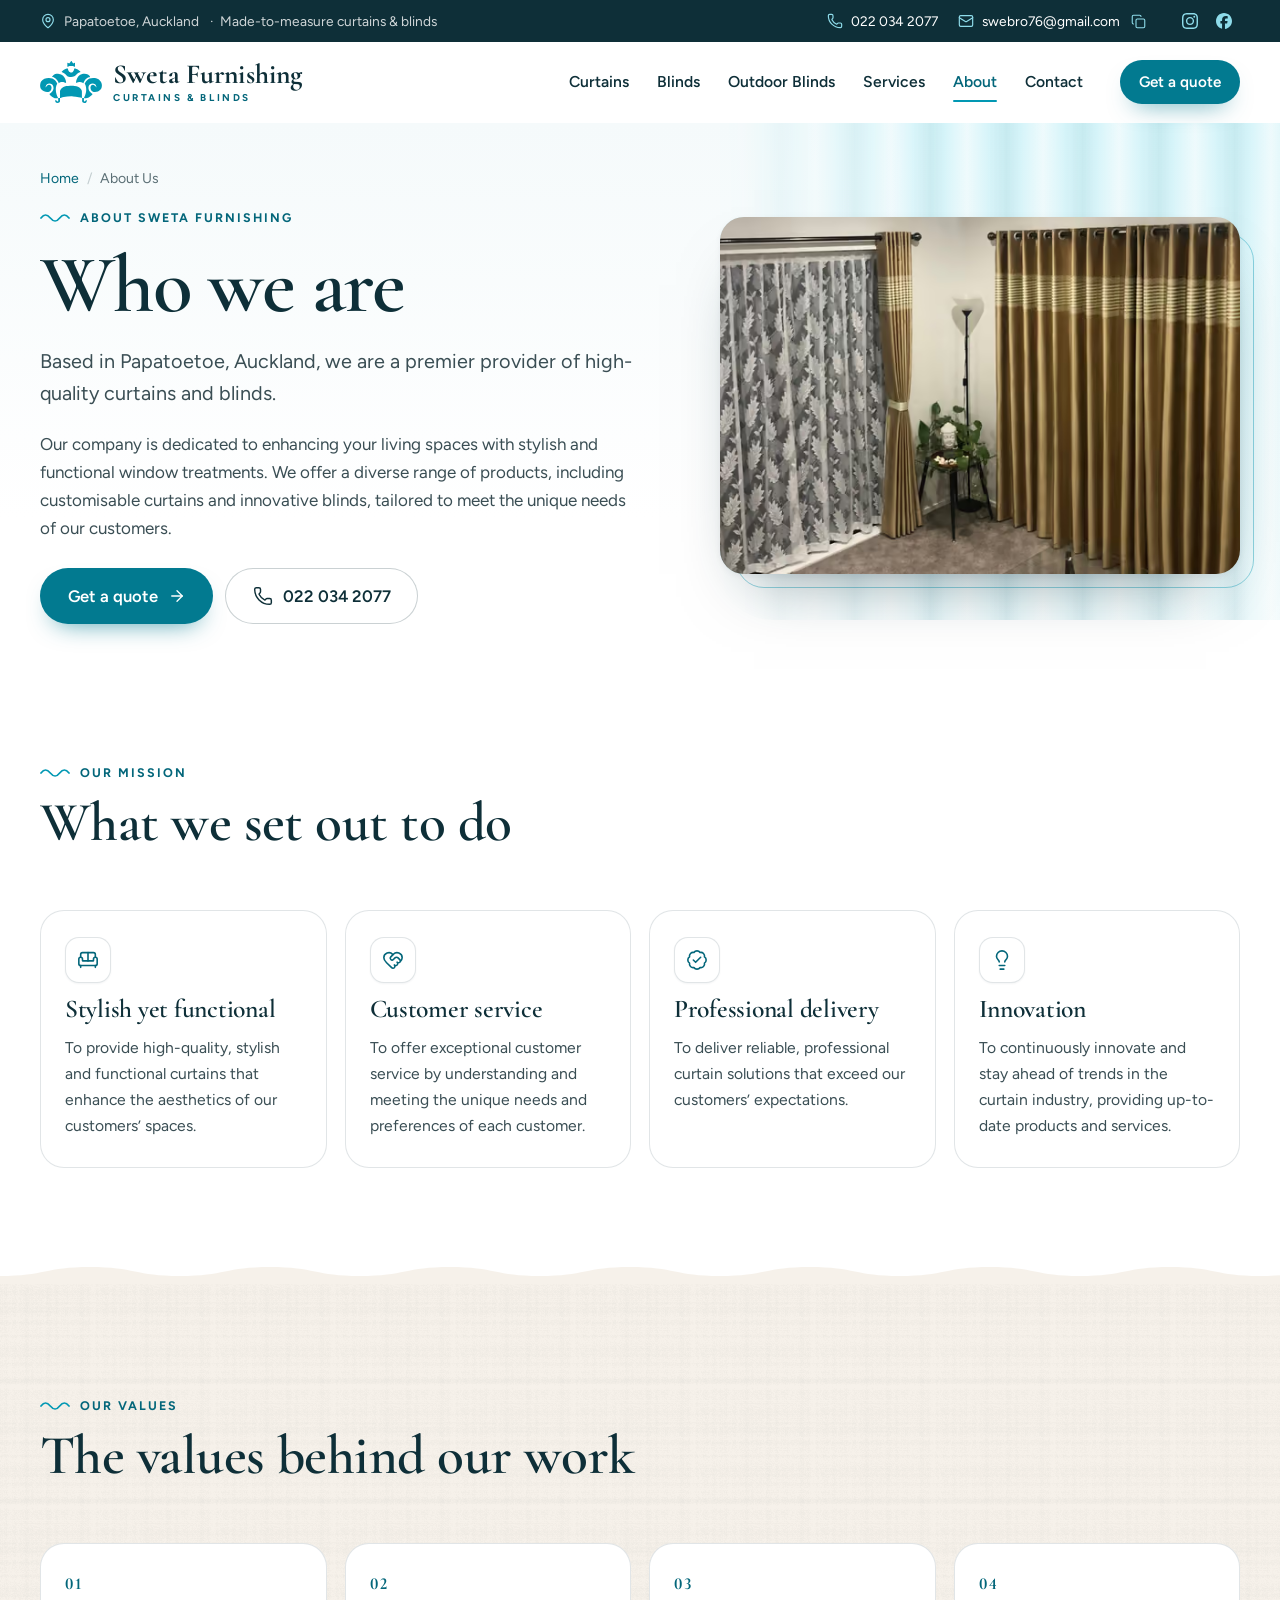
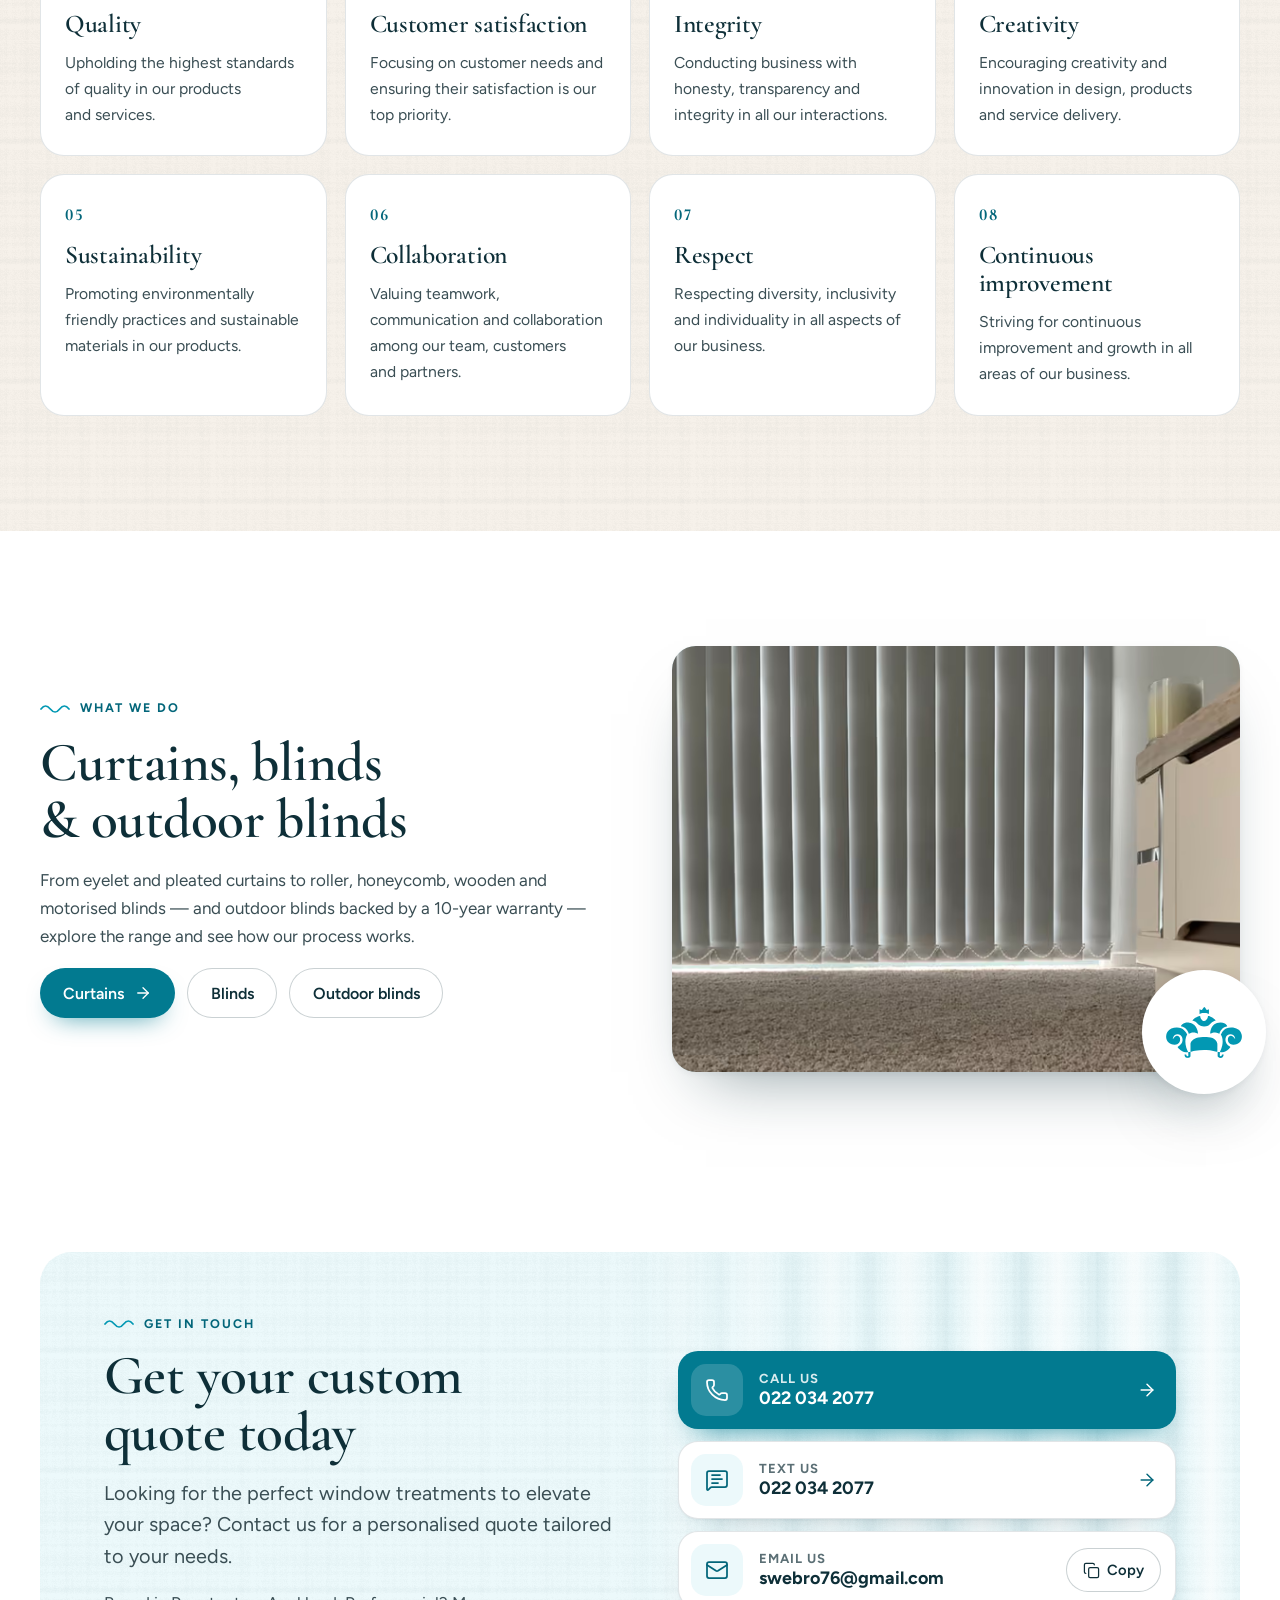
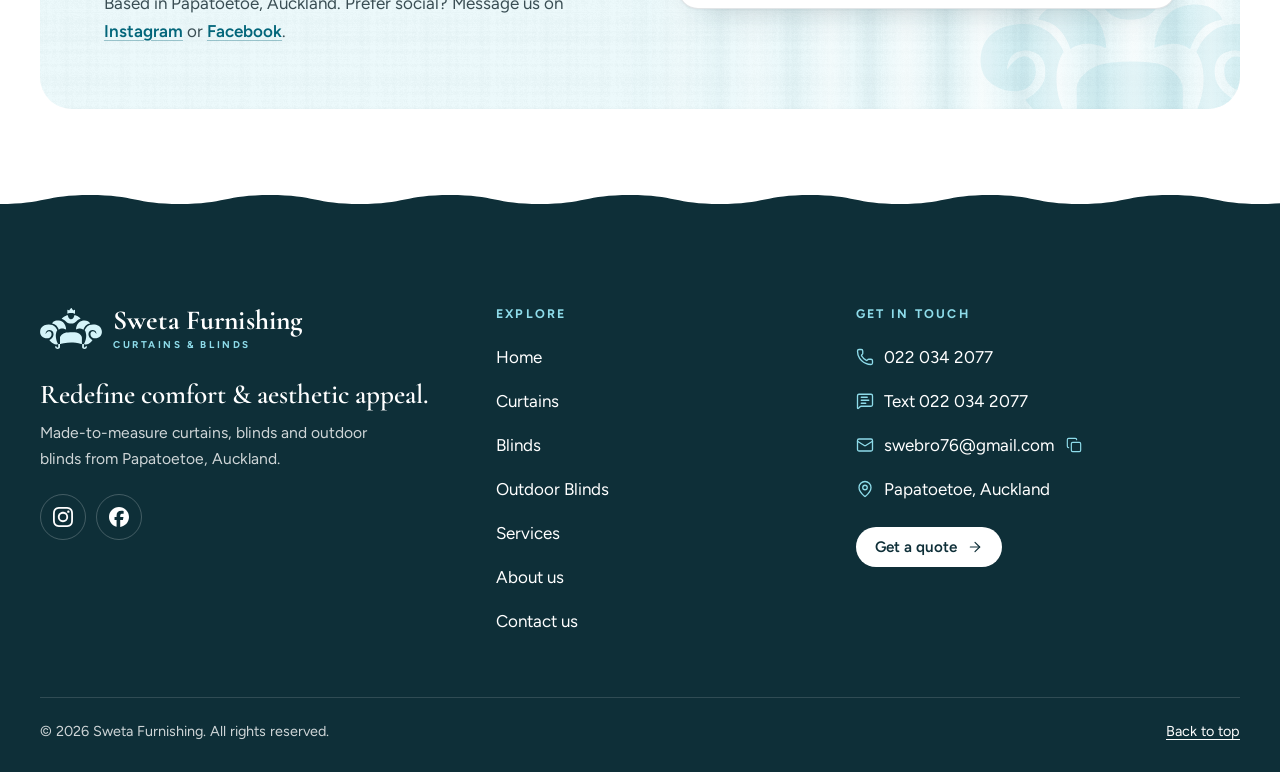
==== about-us/index.html @ 13a71dbc "Publish www.swetafurnishing.co.nz (2026-09-27 20:21 UTC)" ====
<!doctype html>
<html lang="en-NZ">
<head>
  <meta charset="utf-8">
  <meta name="viewport" content="width=device-width, initial-scale=1, viewport-fit=cover">
  <title>About Us — Curtains &amp; Blinds in Papatoetoe | Sweta Furnishing</title>
  <meta name="description" content="Sweta Furnishing is a Papatoetoe, Auckland provider of high-quality curtains and blinds. Read about our mission and the values behind our work.">
  <link rel="canonical" href="https://www.swetafurnishing.co.nz/about-us/">
  <meta name="theme-color" content="#ffffff">
  <meta name="format-detection" content="telephone=no">
  <meta property="og:type" content="website">
  <meta property="og:site_name" content="Sweta Furnishing">
  <meta property="og:title" content="About Us — Curtains &amp; Blinds in Papatoetoe | Sweta Furnishing">
  <meta property="og:description" content="Sweta Furnishing is a Papatoetoe, Auckland provider of high-quality curtains and blinds. Read about our mission and the values behind our work.">
  <meta property="og:url" content="https://www.swetafurnishing.co.nz/about-us/">
  <meta property="og:locale" content="en_NZ">
  <meta property="og:image" content="https://www.swetafurnishing.co.nz/og.jpg">
  <meta property="og:image:width" content="1200">
  <meta property="og:image:height" content="630">
  <meta property="og:image:alt" content="Sweta Furnishing — made-to-measure curtains and blinds in Papatoetoe, Auckland">
  <meta name="twitter:card" content="summary_large_image">
  <link rel="icon" href="/favicon.ico" sizes="48x48">
  <link rel="icon" href="/favicon.svg" type="image/svg+xml">
  <link rel="apple-touch-icon" href="/apple-touch-icon.png">
  <link rel="manifest" href="/site.webmanifest">
  <link rel="preload" href="/fonts/cormorant-garamond-latin-wght-normal.woff2" as="font" type="font/woff2" crossorigin>
  <link rel="preload" href="/fonts/figtree-latin-wght-normal.woff2" as="font" type="font/woff2" crossorigin>
  <link rel="stylesheet" href="/css/site.css">
  <script type="module" src="/js/main.js"></script>
  <script type="speculationrules">{"prerender":[{"where":{"href_matches":"/*"},"eagerness":"moderate"}]}</script>
  <script type="application/ld+json">{"@context":"https://schema.org","@type":"HomeAndConstructionBusiness","@id":"https://www.swetafurnishing.co.nz/#business","name":"Sweta Furnishing","description":"Made-to-measure curtains, blinds and outdoor blinds, based in Papatoetoe, Auckland.","slogan":"Redefine comfort & aesthetic appeal","url":"https://www.swetafurnishing.co.nz/","telephone":"+64220342077","email":"swebro76@gmail.com","image":"https://www.swetafurnishing.co.nz/og.jpg","logo":"https://www.swetafurnishing.co.nz/icon-512.png","address":{"@type":"PostalAddress","addressLocality":"Papatoetoe","addressRegion":"Auckland","addressCountry":"NZ"},"areaServed":{"@type":"City","name":"Auckland"},"sameAs":["https://www.instagram.com/swetafurnishingnz","https://www.facebook.com/swetafurnishingnz"],"hasOfferCatalog":{"@type":"OfferCatalog","name":"Curtains and blinds","itemListElement":[{"@type":"OfferCatalog","name":"Curtains","itemListElement":[{"@type":"Offer","itemOffered":{"@type":"Service","name":"Eyelet curtains"}},{"@type":"Offer","itemOffered":{"@type":"Service","name":"Inverted pleat curtains"}},{"@type":"Offer","itemOffered":{"@type":"Service","name":"Single pleat curtains"}},{"@type":"Offer","itemOffered":{"@type":"Service","name":"Dutch pleat curtains"}},{"@type":"Offer","itemOffered":{"@type":"Service","name":"French pleat curtains"}},{"@type":"Offer","itemOffered":{"@type":"Service","name":"Pencil pleat curtains"}},{"@type":"Offer","itemOffered":{"@type":"Service","name":"Motorised curtains"}}]},{"@type":"OfferCatalog","name":"Blinds","itemListElement":[{"@type":"Offer","itemOffered":{"@type":"Service","name":"Roller blinds"}},{"@type":"Offer","itemOffered":{"@type":"Service","name":"Motorised blinds"}},{"@type":"Offer","itemOffered":{"@type":"Service","name":"Vertical blinds"}},{"@type":"Offer","itemOffered":{"@type":"Service","name":"Honeycomb blinds"}},{"@type":"Offer","itemOffered":{"@type":"Service","name":"Roman headrail systems"}},{"@type":"Offer","itemOffered":{"@type":"Service","name":"Wooden blinds"}},{"@type":"Offer","itemOffered":{"@type":"Service","name":"Aluminium venetian blinds"}},{"@type":"Offer","itemOffered":{"@type":"Service","name":"Venetian blinds"}}]},{"@type":"OfferCatalog","name":"Outdoor blinds","itemListElement":[{"@type":"Offer","itemOffered":{"@type":"Service","name":"Outdoor blinds with a 10-year warranty"}}]},{"@type":"OfferCatalog","name":"Services","itemListElement":[{"@type":"Offer","itemOffered":{"@type":"Service","name":"Custom curtain design"}},{"@type":"Offer","itemOffered":{"@type":"Service","name":"Curtain installation"}}]}]}}</script>
  <script type="application/ld+json">{"@context":"https://schema.org","@type":"BreadcrumbList","itemListElement":[{"@type":"ListItem","position":1,"name":"Home","item":"https://www.swetafurnishing.co.nz/"},{"@type":"ListItem","position":2,"name":"About Us","item":"https://www.swetafurnishing.co.nz/about-us/"}]}</script>
</head>
<body id="top">
<a class="skip-link" href="#main">Skip to content</a>
<div class="topbar">
  <div class="wrap topbar-row">
    <p class="topbar-note"><svg class="icon" width="16" height="16" aria-hidden="true"><use href="/img/icons.svg#map-pin"></use></svg> Papatoetoe, Auckland<span class="topbar-extra"> &nbsp;·&nbsp; Made-to-measure curtains &amp; blinds</span></p>
    <ul class="topbar-links" role="list">
      <li><a href="tel:+64220342077"><svg class="icon" width="16" height="16" aria-hidden="true"><use href="/img/icons.svg#phone"></use></svg> 022 034 2077</a></li>
      <li><a href="mailto:swebro76@gmail.com"><svg class="icon" width="16" height="16" aria-hidden="true"><use href="/img/icons.svg#mail"></use></svg> swebro76@gmail.com</a><button class="copy-mini" type="button" data-copy="swebro76@gmail.com" aria-label="Copy email address"><svg class="icon" width="15" height="15" aria-hidden="true"><use href="/img/icons.svg#copy"></use></svg></button></li>
      <li><a class="topbar-social" href="https://www.instagram.com/swetafurnishingnz" rel="noopener" aria-label="Sweta Furnishing on Instagram"><svg class="icon" width="16" height="16" aria-hidden="true"><use href="/img/icons.svg#instagram"></use></svg></a><a class="topbar-social" href="https://www.facebook.com/swetafurnishingnz" rel="noopener" aria-label="Sweta Furnishing on Facebook"><svg class="icon" width="16" height="16" aria-hidden="true"><use href="/img/icons.svg#facebook"></use></svg></a></li>
    </ul>
  </div>
</div>
<header class="site-header" data-header>
  <div class="wrap header-row">
    <a class="brand" href="/" aria-label="Sweta Furnishing — home">
      <img class="brand-mark" src="/img/logo.svg" width="301" height="200" alt="">
      <span class="brand-text"><span class="brand-name">Sweta Furnishing</span><span class="brand-tag">Curtains &amp; Blinds</span></span>
    </a>
    <nav class="site-nav" id="site-nav" aria-label="Main">
      <ul class="nav-list" role="list">
        <li><a href="/curtains/">Curtains</a></li>
        <li><a href="/blinds/">Blinds</a></li>
        <li><a href="/outdoor-blinds/">Outdoor Blinds</a></li>
        <li><a href="/services/">Services</a></li>
        <li><a href="/about-us/" aria-current="page">About</a></li>
        <li><a href="/contact-us/">Contact</a></li>
      </ul>
      <div class="nav-contact">
        <a class="btn btn--primary btn--lg" href="tel:+64220342077"><svg class="icon" width="20" height="20" aria-hidden="true"><use href="/img/icons.svg#phone"></use></svg> Call 022 034 2077</a>
        <a class="btn btn--ghost btn--lg" href="sms:+64220342077?&amp;body=Hi%20Sweta%20Furnishing%2C%20I%E2%80%99d%20like%20a%20quote%20for%20"><svg class="icon" width="20" height="20" aria-hidden="true"><use href="/img/icons.svg#message-square-text"></use></svg> Text us</a>
        <a class="btn btn--ghost btn--lg" href="mailto:swebro76@gmail.com?subject=Quote%20request&amp;body=Hi%20Sweta%20Furnishing%2C%0A%0AI%E2%80%99d%20like%20a%20quote%20for%20(curtains%20%2F%20blinds%20%2F%20outdoor%20blinds)%3A%0A%0ARooms%20and%20number%20of%20windows%3A%0ASuburb%3A%0APhone%3A%0A%0AThanks%2C%0A"><svg class="icon" width="20" height="20" aria-hidden="true"><use href="/img/icons.svg#mail"></use></svg> Email us</a>
        <div class="nav-social">
          <a href="https://www.instagram.com/swetafurnishingnz" rel="noopener" aria-label="Instagram"><svg class="icon" width="20" height="20" aria-hidden="true"><use href="/img/icons.svg#instagram"></use></svg></a>
          <a href="https://www.facebook.com/swetafurnishingnz" rel="noopener" aria-label="Facebook"><svg class="icon" width="20" height="20" aria-hidden="true"><use href="/img/icons.svg#facebook"></use></svg></a>
        </div>
      </div>
    </nav>
    <a class="btn btn--primary btn--sm header-cta" href="/contact-us/">Get a quote</a>
    <button class="nav-toggle" type="button" data-nav-toggle aria-controls="site-nav" aria-expanded="false">
      <span class="sr-only">Open menu</span><span class="burger" aria-hidden="true"><i></i><i></i><i></i></span>
    </button>
  </div>
</header>
<main id="main">
<section class="page-hero">
  <div class="wrap page-hero-grid">
    <div class="page-hero-copy">
      <nav class="crumbs" aria-label="Breadcrumb">
        <ol role="list">
          <li><a href="/">Home</a></li>
          <li aria-current="page">About Us</li>
        </ol>
      </nav>
      <p class="eyebrow">About Sweta Furnishing</p>
      <h1 class="h1">Who we are</h1>
      <p class="lead">Based in Papatoetoe, Auckland, we are a premier provider of high-quality curtains and blinds.</p>
      <p>Our company is dedicated to enhancing your living spaces with stylish and functional window treatments. We offer a diverse range of products, including customisable curtains and innovative blinds, tailored to meet the unique needs of our customers.</p>
      <div class="hero-cta">
        <a class="btn btn--primary btn--lg" href="/contact-us/">Get a quote <svg class="icon arr" width="18" height="18" aria-hidden="true"><use href="/img/icons.svg#arrow-right"></use></svg></a>
        <a class="btn btn--ghost btn--lg" href="tel:+64220342077"><svg class="icon" width="20" height="20" aria-hidden="true"><use href="/img/icons.svg#phone"></use></svg> 022 034 2077</a>
      </div>
    </div>
    <div class="page-hero-media page-hero-media--wide">
      <div class="arch">
        <picture>
          <source type="image/avif" srcset="/img/living-room-curtains-480.avif 480w, /img/living-room-curtains-800.avif 800w, /img/living-room-curtains-1200.avif 1200w, /img/living-room-curtains-1600.avif 1600w" sizes="(min-width: 600px) 520px, 92vw">
          <img src="/img/living-room-curtains-800.webp" srcset="/img/living-room-curtains-480.webp 480w, /img/living-room-curtains-800.webp 800w, /img/living-room-curtains-1200.webp 1200w, /img/living-room-curtains-1600.webp 1600w" sizes="(min-width: 600px) 520px, 92vw" width="1600" height="783" alt="Living room with gold striped eyelet curtains and a leaf-pattern lace sheer" fetchpriority="high" decoding="async" style="background-color:#483818">
        </picture>
      </div>
    </div>
  </div>
</section>

<section class="section" id="mission" aria-labelledby="mission-title">
  <div class="wrap">
    <header class="section-head" data-reveal>
      <p class="eyebrow">Our mission</p>
      <h2 class="h2" id="mission-title">What we set out to do</h2>
    </header>
    <div class="card-grid card-grid--4" data-reveal-stagger>
      <article class="value" data-reveal>
        <span class="icon-chip"><svg class="icon" width="20" height="20" aria-hidden="true"><use href="/img/icons.svg#sofa"></use></svg></span>
        <h3 class="h3">Stylish yet functional</h3>
        <p>To provide high-quality, stylish and functional curtains that enhance the aesthetics of our customers’ spaces.</p>
      </article>
      <article class="value" data-reveal>
        <span class="icon-chip"><svg class="icon" width="20" height="20" aria-hidden="true"><use href="/img/icons.svg#heart-handshake"></use></svg></span>
        <h3 class="h3">Customer service</h3>
        <p>To offer exceptional customer service by understanding and meeting the unique needs and preferences of each customer.</p>
      </article>
      <article class="value" data-reveal>
        <span class="icon-chip"><svg class="icon" width="20" height="20" aria-hidden="true"><use href="/img/icons.svg#badge-check"></use></svg></span>
        <h3 class="h3">Professional delivery</h3>
        <p>To deliver reliable, professional curtain solutions that exceed our customers’ expectations.</p>
      </article>
      <article class="value" data-reveal>
        <span class="icon-chip"><svg class="icon" width="20" height="20" aria-hidden="true"><use href="/img/icons.svg#lightbulb"></use></svg></span>
        <h3 class="h3">Innovation</h3>
        <p>To continuously innovate and stay ahead of trends in the curtain industry, providing up-to-date products and services.</p>
      </article>
    </div>
  </div>
</section>

<section class="section section--linen wave-top" id="values" aria-labelledby="values-title">
  <div class="wrap">
    <header class="section-head" data-reveal>
      <p class="eyebrow">Our values</p>
      <h2 class="h2" id="values-title">The values behind our work</h2>
    </header>
    <div class="card-grid card-grid--4" data-reveal-stagger>
      <article class="value" data-reveal>
        <span class="value-n">01</span>
        <h3 class="h3">Quality</h3>
        <p>Upholding the highest standards of quality in our products and services.</p>
      </article>
      <article class="value" data-reveal>
        <span class="value-n">02</span>
        <h3 class="h3">Customer satisfaction</h3>
        <p>Focusing on customer needs and ensuring their satisfaction is our top priority.</p>
      </article>
      <article class="value" data-reveal>
        <span class="value-n">03</span>
        <h3 class="h3">Integrity</h3>
        <p>Conducting business with honesty, transparency and integrity in all our interactions.</p>
      </article>
      <article class="value" data-reveal>
        <span class="value-n">04</span>
        <h3 class="h3">Creativity</h3>
        <p>Encouraging creativity and innovation in design, products and service delivery.</p>
      </article>
      <article class="value" data-reveal>
        <span class="value-n">05</span>
        <h3 class="h3">Sustainability</h3>
        <p>Promoting environmentally friendly practices and sustainable materials in our products.</p>
      </article>
      <article class="value" data-reveal>
        <span class="value-n">06</span>
        <h3 class="h3">Collaboration</h3>
        <p>Valuing teamwork, communication and collaboration among our team, customers and partners.</p>
      </article>
      <article class="value" data-reveal>
        <span class="value-n">07</span>
        <h3 class="h3">Respect</h3>
        <p>Respecting diversity, inclusivity and individuality in all aspects of our business.</p>
      </article>
      <article class="value" data-reveal>
        <span class="value-n">08</span>
        <h3 class="h3">Continuous improvement</h3>
        <p>Striving for continuous improvement and growth in all areas of our business.</p>
      </article>
    </div>
  </div>
</section>

<section class="section" aria-labelledby="about-range-title">
  <div class="wrap split split--media-right">
    <div class="split-media" data-reveal>
      <div class="frame frame--wide">
        <picture>
          <source type="image/avif" srcset="/img/vertical-blinds-white-480.avif 480w, /img/vertical-blinds-white-800.avif 800w, /img/vertical-blinds-white-1200.avif 1200w, /img/vertical-blinds-white-1600.avif 1600w" sizes="(min-width: 960px) 560px, 92vw">
          <img src="/img/vertical-blinds-white-800.webp" srcset="/img/vertical-blinds-white-480.webp 480w, /img/vertical-blinds-white-800.webp 800w, /img/vertical-blinds-white-1200.webp 1200w, /img/vertical-blinds-white-1600.webp 1600w" sizes="(min-width: 960px) 560px, 92vw" width="1600" height="900" alt="White vertical blinds filtering daylight in a carpeted room" loading="lazy" decoding="async" style="background-color:#686858">
        </picture>
      </div>
      <div class="seal"><img src="/img/logo.svg" width="301" height="200" alt=""></div>
    </div>
    <div class="split-copy" data-reveal>
      <p class="eyebrow">What we do</p>
      <h2 class="h2" id="about-range-title">Curtains, blinds &amp; outdoor blinds</h2>
      <p>From eyelet and pleated curtains to roller, honeycomb, wooden and motorised blinds — and outdoor blinds backed by a 10-year warranty — explore the range and see how our process works.</p>
      <div class="btn-row">
        <a class="btn btn--primary" href="/curtains/">Curtains <svg class="icon arr" width="18" height="18" aria-hidden="true"><use href="/img/icons.svg#arrow-right"></use></svg></a>
        <a class="btn btn--ghost" href="/blinds/">Blinds</a>
        <a class="btn btn--ghost" href="/outdoor-blinds/">Outdoor blinds</a>
      </div>
    </div>
  </div>
</section>

<section class="section cta-section" aria-labelledby="cta-title">
  <div class="wrap">
    <div class="cta" data-reveal>
      <img class="cta-watermark" src="/img/logo.svg" width="301" height="200" alt="">
      <div class="cta-copy">
        <p class="eyebrow">Get in touch</p>
        <h2 class="h2" id="cta-title">Get your custom quote today</h2>
        <p class="lead">Looking for the perfect window treatments to elevate your space? Contact us for a personalised quote tailored to your needs.</p>
        <p>Based in Papatoetoe, Auckland. Prefer social? Message us on <a class="link" href="https://www.instagram.com/swetafurnishingnz" rel="noopener">Instagram</a> or <a class="link" href="https://www.facebook.com/swetafurnishingnz" rel="noopener">Facebook</a>.</p>
      </div>
      <div class="cta-actions">
        <a class="action action--primary" href="tel:+64220342077">
          <span class="action-icon"><svg class="icon" width="24" height="24" aria-hidden="true"><use href="/img/icons.svg#phone"></use></svg></span>
          <span class="action-text"><span class="action-label">Call us</span><span class="action-value">022 034 2077</span></span>
          <svg class="icon arr" width="20" height="20" aria-hidden="true"><use href="/img/icons.svg#arrow-right"></use></svg>
        </a>
        <a class="action" href="sms:+64220342077?&amp;body=Hi%20Sweta%20Furnishing%2C%20I%E2%80%99d%20like%20a%20quote%20for%20">
          <span class="action-icon"><svg class="icon" width="24" height="24" aria-hidden="true"><use href="/img/icons.svg#message-square-text"></use></svg></span>
          <span class="action-text"><span class="action-label">Text us</span><span class="action-value">022 034 2077</span></span>
          <svg class="icon arr" width="20" height="20" aria-hidden="true"><use href="/img/icons.svg#arrow-right"></use></svg>
        </a>
        <div class="action action--email">
          <a class="action-link" href="mailto:swebro76@gmail.com?subject=Quote%20request&amp;body=Hi%20Sweta%20Furnishing%2C%0A%0AI%E2%80%99d%20like%20a%20quote%20for%20(curtains%20%2F%20blinds%20%2F%20outdoor%20blinds)%3A%0A%0ARooms%20and%20number%20of%20windows%3A%0ASuburb%3A%0APhone%3A%0A%0AThanks%2C%0A">
            <span class="action-icon"><svg class="icon" width="24" height="24" aria-hidden="true"><use href="/img/icons.svg#mail"></use></svg></span>
            <span class="action-text"><span class="action-label">Email us</span><span class="action-value">swebro76@gmail.com</span></span>
          </a>
          <button class="copy-btn" type="button" data-copy="swebro76@gmail.com"><svg class="icon" width="17" height="17" aria-hidden="true"><use href="/img/icons.svg#copy"></use></svg><span data-copy-label>Copy</span></button>
        </div>
      </div>
    </div>
  </div>
</section>
</main>
<footer class="site-footer wave-top">
  <div class="wrap footer-grid">
    <div class="footer-brand">
      <a class="brand brand--light" href="/" aria-label="Sweta Furnishing — home">
        <img class="brand-mark" src="/img/logo-light.svg" width="301" height="200" alt="">
        <span class="brand-text"><span class="brand-name">Sweta Furnishing</span><span class="brand-tag">Curtains &amp; Blinds</span></span>
      </a>
      <p class="footer-slogan">Redefine comfort &amp; aesthetic appeal.</p>
      <p class="footer-blurb">Made-to-measure curtains, blinds and outdoor blinds from Papatoetoe, Auckland.</p>
      <ul class="socials" role="list">
        <li><a href="https://www.instagram.com/swetafurnishingnz" rel="noopener" aria-label="Sweta Furnishing on Instagram"><svg class="icon" width="20" height="20" aria-hidden="true"><use href="/img/icons.svg#instagram"></use></svg></a></li>
        <li><a href="https://www.facebook.com/swetafurnishingnz" rel="noopener" aria-label="Sweta Furnishing on Facebook"><svg class="icon" width="20" height="20" aria-hidden="true"><use href="/img/icons.svg#facebook"></use></svg></a></li>
      </ul>
    </div>
    <nav class="footer-col" aria-label="Footer">
      <h2 class="footer-title">Explore</h2>
      <ul role="list">
        <li><a href="/">Home</a></li>
        <li><a href="/curtains/">Curtains</a></li>
        <li><a href="/blinds/">Blinds</a></li>
        <li><a href="/outdoor-blinds/">Outdoor Blinds</a></li>
        <li><a href="/services/">Services</a></li>
        <li><a href="/about-us/">About us</a></li>
        <li><a href="/contact-us/">Contact us</a></li>
      </ul>
    </nav>
    <div class="footer-col">
      <h2 class="footer-title">Get in touch</h2>
      <ul class="footer-contact" role="list">
        <li><a href="tel:+64220342077"><svg class="icon" width="18" height="18" aria-hidden="true"><use href="/img/icons.svg#phone"></use></svg> 022 034 2077</a></li>
        <li><a href="sms:+64220342077?&amp;body=Hi%20Sweta%20Furnishing%2C%20I%E2%80%99d%20like%20a%20quote%20for%20"><svg class="icon" width="18" height="18" aria-hidden="true"><use href="/img/icons.svg#message-square-text"></use></svg> Text 022 034 2077</a></li>
        <li><a href="mailto:swebro76@gmail.com"><svg class="icon" width="18" height="18" aria-hidden="true"><use href="/img/icons.svg#mail"></use></svg> swebro76@gmail.com</a><button class="copy-mini" type="button" data-copy="swebro76@gmail.com" aria-label="Copy email address"><svg class="icon" width="16" height="16" aria-hidden="true"><use href="/img/icons.svg#copy"></use></svg></button></li>
        <li><span><svg class="icon" width="18" height="18" aria-hidden="true"><use href="/img/icons.svg#map-pin"></use></svg> Papatoetoe, Auckland</span></li>
      </ul>
      <a class="btn btn--light btn--sm" href="/contact-us/">Get a quote <svg class="icon arr" width="16" height="16" aria-hidden="true"><use href="/img/icons.svg#arrow-right"></use></svg></a>
    </div>
  </div>
  <div class="wrap footer-bottom">
    <p>© <span data-year>2026</span> Sweta Furnishing. All rights reserved.</p>
    <p><a href="#top">Back to top</a></p>
  </div>
  <p class="sr-only" id="copy-status" aria-live="polite"></p>
</footer>
<nav class="mobile-bar" aria-label="Quick contact">
  <a class="mb-primary" href="tel:+64220342077"><svg class="icon" width="20" height="20" aria-hidden="true"><use href="/img/icons.svg#phone"></use></svg> Call</a>
  <a href="sms:+64220342077?&amp;body=Hi%20Sweta%20Furnishing%2C%20I%E2%80%99d%20like%20a%20quote%20for%20"><svg class="icon" width="20" height="20" aria-hidden="true"><use href="/img/icons.svg#message-square-text"></use></svg> Text</a>
  <a href="mailto:swebro76@gmail.com?subject=Quote%20request&amp;body=Hi%20Sweta%20Furnishing%2C%0A%0AI%E2%80%99d%20like%20a%20quote%20for%20(curtains%20%2F%20blinds%20%2F%20outdoor%20blinds)%3A%0A%0ARooms%20and%20number%20of%20windows%3A%0ASuburb%3A%0APhone%3A%0A%0AThanks%2C%0A"><svg class="icon" width="20" height="20" aria-hidden="true"><use href="/img/icons.svg#mail"></use></svg> Email</a>
</nav>
</body>
</html>
---- css/site.css ----
/* Sweta Furnishing — "soft home": airy whites, pale aqua, deep teal-navy, warm linen. Mobile-first.
   Brand teal #0298B3 (logo) · text/buttons use darker teals for WCAG AA contrast. */

/* ---------- fonts (self-hosted, variable) ---------- */
@font-face {
  font-family: "Cormorant Garamond";
  src: url("/fonts/cormorant-garamond-latin-wght-normal.woff2") format("woff2");
  font-weight: 300 700;
  font-style: normal;
  font-display: swap;
}
@font-face {
  font-family: "Figtree";
  src: url("/fonts/figtree-latin-wght-normal.woff2") format("woff2");
  font-weight: 300 900;
  font-style: normal;
  font-display: swap;
}

/* ---------- reset (from sitekit reset.css) ---------- */
*, *::before, *::after { box-sizing: border-box; }
* { margin: 0; }
html { -webkit-text-size-adjust: 100%; text-size-adjust: 100%; hanging-punctuation: first last; overflow-x: clip; }
body { min-height: 100vh; min-height: 100dvh; line-height: 1.55; -webkit-font-smoothing: antialiased; -moz-osx-font-smoothing: grayscale; }
img, picture, video, svg { display: block; max-width: 100%; }
img { height: auto; }
input, button, textarea, select { font: inherit; color: inherit; letter-spacing: inherit; }
button { cursor: pointer; background: none; border: 0; padding: 0; }
a { color: inherit; text-decoration-thickness: .075em; text-underline-offset: .2em; }
p, h1, h2, h3, h4, li, dd, figcaption { overflow-wrap: break-word; }
h1, h2, h3, h4 { text-wrap: balance; line-height: 1.1; font-weight: inherit; font-size: inherit; }
p, li, figcaption { text-wrap: pretty; }
ul[role="list"], ol[role="list"] { list-style: none; padding: 0; }
[hidden] { display: none !important; }
:focus-visible { outline: 2.5px solid var(--focus); outline-offset: 3px; border-radius: 4px; }
::selection { background: var(--selection); }
.sr-only { position: absolute !important; width: 1px; height: 1px; padding: 0; margin: -1px; overflow: hidden; clip: rect(0 0 0 0); white-space: nowrap; border: 0; }
.skip-link { position: fixed; left: 12px; top: -120px; z-index: 1000; padding: 10px 16px; border-radius: 10px; background: var(--ink); color: #fff; font-weight: 600; text-decoration: none; }
.skip-link:focus { top: 12px; }

@view-transition { navigation: auto; }
::view-transition-old(root), ::view-transition-new(root) { animation-duration: .28s; }

.reveal-ready [data-reveal] { transition: opacity .9s var(--ease), transform .9s var(--ease); transition-delay: calc(var(--i, 0) * 80ms); }
.reveal-ready [data-reveal]:not(.is-in) { opacity: 0; transform: translateY(22px); }
.reveal-ready [data-reveal].no-anim { transition: none; }

@media (prefers-reduced-motion: reduce) {
  *, *::before, *::after { animation-duration: .01ms !important; animation-iteration-count: 1 !important; transition-duration: .01ms !important; scroll-behavior: auto !important; }
}

/* ---------- tokens ---------- */
:root {
  --teal: #0298b3;
  --teal-600: #027a90;
  --teal-700: #03667a;
  --teal-900: #0a4552;
  --ink: #0e2f38;
  --text: #3a4e54;
  --muted: #5b6f75;
  --aqua: #d5f4f9;
  --aqua-50: #ecf9fb;
  --mist: #f5fafb;
  --linen: #f6f1ea;
  --sand: #e9dfd1;
  --line: rgb(14 47 56 / .12);
  --line-2: rgb(14 47 56 / .22);
  --on-ink: rgb(255 255 255 / .8);
  --on-ink-accent: #8edcea;
  --serif: "Cormorant Garamond", "Cormorant", Garamond, "Times New Roman", serif;
  --sans: "Figtree", ui-sans-serif, system-ui, -apple-system, "Segoe UI", Roboto, Arial, sans-serif;
  --wrap: 1200px;
  --gutter: clamp(18px, 4.6vw, 40px);
  --radius: 24px;
  --radius-sm: 16px;
  --header-h: 68px;
  --ease: cubic-bezier(.2, .8, .2, 1);
  --shadow: 0 1px 2px rgb(14 47 56 / .05), 0 16px 36px -24px rgb(14 47 56 / .35);
  --shadow-lg: 0 2px 6px rgb(14 47 56 / .05), 0 34px 64px -34px rgb(14 47 56 / .5);
  --focus: #027a90;
  --selection: rgb(2 152 179 / .22);
  --folds: repeating-linear-gradient(90deg, rgb(255 255 255 / 0) 0, rgb(255 255 255 / .6) 22px, rgb(255 255 255 / 0) 44px, rgb(3 102 122 / .07) 62px, rgb(255 255 255 / 0) 76px);
  --wave: url("data:image/svg+xml,%3Csvg xmlns='http://www.w3.org/2000/svg' viewBox='0 0 180 18'%3E%3Cpath d='M0 18V10c45 0 45-9 90-9s45 9 90 9v8z'/%3E%3C/svg%3E");
}
@media (min-width: 1080px) { :root { --header-h: 80px; } }

html { scroll-behavior: smooth; scroll-padding-top: calc(var(--header-h) + 24px); }
body { background: #fff; color: var(--text); font-family: var(--sans); font-size: 1.0625rem; line-height: 1.65; }
html.nav-open, html.lb-open { overflow: hidden; }

.wrap { width: min(100% - 2 * var(--gutter), var(--wrap)); margin-inline: auto; }
.icon { flex: none; fill: none; stroke: currentColor; stroke-width: 1.75; }
:is(.arch, .frame, .range-media, .product-media, .hero-inset) > picture { width: 100%; height: 100%; }

/* ---------- type ---------- */
.h1, .h2, .h3 { font-family: var(--serif); font-weight: 600; color: var(--ink); letter-spacing: -.01em; font-variant-numeric: lining-nums; }
.brand-name, .footer-slogan { font-variant-numeric: lining-nums; }
.h1 { font-size: clamp(2.75rem, 1.7rem + 4.5vw, 5.1rem); line-height: .98; letter-spacing: -.02em; }
.h2 { font-size: clamp(2.2rem, 1.6rem + 2.4vw, 3.45rem); line-height: 1.03; }
.h3 { font-size: clamp(1.55rem, 1.42rem + .5vw, 1.9rem); line-height: 1.1; }
.h1 em, .h2 em { font-style: normal; color: var(--teal-700); }
.lead { max-width: 60ch; font-size: clamp(1.1rem, 1.03rem + .3vw, 1.24rem); line-height: 1.6; }
.eyebrow { display: inline-flex; align-items: center; gap: .8em; font-size: .78rem; font-weight: 700; letter-spacing: .16em; line-height: 1.3; text-transform: uppercase; color: var(--teal-700); }
.eyebrow::before { content: ""; flex: none; width: 30px; height: 10px; background: url("data:image/svg+xml,%3Csvg xmlns='http://www.w3.org/2000/svg' viewBox='0 0 30 10'%3E%3Cpath d='M1 5c3-4 6-4 9.3 0s6.3 4 9.4 0 6.2-4 9.3 0' fill='none' stroke='%230298b3' stroke-width='1.7' stroke-linecap='round'/%3E%3C/svg%3E") center / contain no-repeat; }
.prose p + p { margin-top: 1em; }
.link { font-weight: 600; color: var(--teal-700); text-decoration: underline; text-decoration-color: rgb(3 102 122 / .35); }
.link:hover { text-decoration-color: currentColor; }
.link-arrow { display: inline-flex; align-items: center; gap: .5em; font-weight: 650; color: var(--teal-700); text-decoration: none; }
.link-arrow .icon, .btn .arr { transition: transform .3s var(--ease); }
.link-arrow:hover .icon, .btn:hover .arr { transform: translateX(3px); }

/* ---------- buttons ---------- */
.btn { --h: 50px; display: inline-flex; align-items: center; justify-content: center; gap: .6em; min-height: var(--h); padding: 0 1.4em; border: 1px solid transparent; border-radius: 999px; font: 600 1rem/1.1 var(--sans); text-decoration: none; white-space: nowrap; transition: background-color .2s, color .2s, border-color .2s, box-shadow .3s var(--ease), transform .3s var(--ease); -webkit-tap-highlight-color: transparent; }
.btn:active { transform: translateY(1px) scale(.985); }
.btn--lg { --h: 56px; padding-inline: 1.6em; font-size: 1.04rem; }
.btn--sm { --h: 44px; padding-inline: 1.2em; font-size: .95rem; }
.btn--primary { background: var(--teal-600); color: #fff; box-shadow: 0 12px 26px -14px rgb(2 122 144 / .8); }
.btn--primary:hover { background: var(--teal-700); box-shadow: 0 16px 32px -14px rgb(2 122 144 / .9); }
.btn--ghost { background: #fff; color: var(--ink); border-color: var(--line-2); }
.btn--ghost:hover { border-color: var(--teal-600); color: var(--teal-700); }
.btn--light { background: #fff; color: var(--ink); }
.btn--light:hover { background: var(--aqua); }
.btn--outline-light { color: #fff; border-color: rgb(255 255 255 / .38); }
.btn--outline-light:hover { background: rgb(255 255 255 / .1); border-color: #fff; }
.btn-row { display: flex; flex-wrap: wrap; gap: 12px; }

.copy-btn { display: inline-flex; align-items: center; gap: 7px; min-height: 44px; padding: 0 16px; border: 1px solid var(--line-2); border-radius: 999px; background: #fff; color: var(--ink); font-size: .92rem; font-weight: 600; transition: border-color .2s, background-color .2s, color .2s; }
.copy-btn:hover { border-color: var(--teal-600); color: var(--teal-700); }
.copy-btn.is-copied { border-color: var(--teal-600); background: var(--aqua-50); color: var(--teal-700); }
.copy-mini { display: inline-grid; place-items: center; width: 32px; height: 32px; border-radius: 999px; color: inherit; transition: background-color .2s; }
.copy-mini:hover { background: rgb(255 255 255 / .12); }
.copy-mini.is-copied { color: var(--on-ink-accent); }

/* ---------- top bar ---------- */
.topbar { display: none; background: var(--ink); color: var(--on-ink); font-size: .86rem; }
.topbar-row { display: flex; align-items: center; justify-content: space-between; gap: 16px; min-height: 42px; }
.topbar-note { display: flex; align-items: center; gap: 8px; }
.topbar-note .icon, .topbar-links .icon { color: var(--on-ink-accent); }
.topbar-links { display: flex; align-items: center; gap: 6px 20px; }
.topbar-links li { display: flex; align-items: center; gap: 2px; }
.topbar a { display: inline-flex; align-items: center; gap: 8px; color: #fff; text-decoration: none; }
.topbar a:hover { color: var(--aqua); text-decoration: underline; }
.topbar-social { display: inline-grid !important; place-items: center; width: 32px; height: 32px; border-radius: 999px; }
.topbar-social:hover { background: rgb(255 255 255 / .12); }
.topbar-extra { display: none; }
@media (min-width: 760px) { .topbar { display: block; } }
@media (min-width: 1080px) { .topbar-extra { display: inline; } }

/* ---------- header ---------- */
.site-header { position: sticky; top: 0; z-index: 50; isolation: isolate; border-bottom: 1px solid transparent; transition: border-color .3s, box-shadow .3s; view-transition-name: site-header; }
.site-header::before { content: ""; position: absolute; inset: 0; z-index: -1; background: rgb(255 255 255 / .94); -webkit-backdrop-filter: saturate(160%) blur(14px); backdrop-filter: saturate(160%) blur(14px); }
.site-header.is-scrolled { border-bottom-color: var(--line); box-shadow: 0 12px 30px -26px rgb(14 47 56 / .6); }
.header-row { display: flex; align-items: center; gap: 14px; height: var(--header-h); }
.brand { display: inline-flex; align-items: center; gap: 11px; margin-right: auto; color: var(--ink); text-decoration: none; }
.brand-mark { width: 52px; height: auto; }
.brand-text { display: grid; line-height: 1; }
.brand-name { font-family: var(--serif); font-size: 1.5rem; font-weight: 700; letter-spacing: .005em; white-space: nowrap; }
.brand-tag { margin-top: 5px; font-size: .62rem; font-weight: 700; letter-spacing: .26em; text-transform: uppercase; color: var(--teal-700); white-space: nowrap; }
.nav-list { display: flex; gap: 2px; }
.nav-list a { position: relative; display: block; padding: 10px 13px; border-radius: 999px; color: var(--ink); font-size: .98rem; font-weight: 560; text-decoration: none; transition: color .2s, background-color .2s; }
.nav-list a:hover { background: var(--aqua-50); color: var(--teal-700); }
.nav-list a[aria-current="page"] { color: var(--teal-700); }
.nav-list a[aria-current="page"]::after { content: ""; position: absolute; left: 13px; right: 13px; bottom: 3px; height: 2px; border-radius: 2px; background: var(--teal); }
.nav-contact { display: none; }
.header-cta { display: none; }
.nav-toggle { display: grid; place-items: center; width: 48px; height: 48px; margin-right: -8px; border-radius: 999px; color: var(--ink); }
.nav-toggle:hover { background: var(--aqua-50); }
.burger { position: relative; width: 22px; height: 14px; }
.burger i { position: absolute; left: 0; right: 0; height: 2px; border-radius: 2px; background: currentColor; transition: transform .35s var(--ease), opacity .2s, top .35s var(--ease); }
.burger i:nth-child(1) { top: 0; }
.burger i:nth-child(2) { top: 6px; }
.burger i:nth-child(3) { top: 12px; }
.nav-open .burger i:nth-child(1) { top: 6px; transform: rotate(45deg); }
.nav-open .burger i:nth-child(2) { opacity: 0; }
.nav-open .burger i:nth-child(3) { top: 6px; transform: rotate(-45deg); }

@media (min-width: 760px) { .header-cta { display: inline-flex; } }
@media (min-width: 1080px) {
  .brand-mark { width: 62px; }
  .brand-name { font-size: 1.72rem; }
  .nav-toggle { display: none; }
  .header-cta { margin-left: 10px; }
}
@media (max-width: 1079.98px) {
  .site-nav { position: fixed; inset: var(--nav-top, var(--header-h)) 0 0; z-index: 49; display: flex; flex-direction: column; gap: 26px; padding: 8px var(--gutter) calc(28px + env(safe-area-inset-bottom)); overflow-y: auto; overscroll-behavior: contain; background: #fff url("/img/linen.webp"); opacity: 0; visibility: hidden; transform: translateY(-8px); transition: opacity .25s, transform .35s var(--ease), visibility 0s .35s; }
  .nav-open .site-nav { opacity: 1; visibility: visible; transform: none; transition: opacity .25s, transform .35s var(--ease), visibility 0s; }
  .nav-list { flex-direction: column; gap: 0; }
  .nav-list a { padding: 13px 2px; border-bottom: 1px solid var(--line); border-radius: 0; font-family: var(--serif); font-size: 1.85rem; font-weight: 600; line-height: 1.15; }
  .nav-list a:hover { background: none; }
  .nav-list a[aria-current="page"]::after { top: 50%; right: 4px; left: auto; bottom: auto; width: 9px; height: 9px; border-radius: 50%; translate: 0 -50%; }
  .nav-contact { display: grid; gap: 10px; }
  .nav-contact .btn { width: 100%; }
  .nav-social { display: flex; gap: 10px; margin-top: 6px; }
  .nav-social a { display: grid; place-items: center; width: 46px; height: 46px; border: 1px solid var(--line-2); border-radius: 999px; color: var(--ink); }
}

/* ---------- sections ---------- */
.section { position: relative; padding-block: clamp(68px, 9vw, 124px); }
.section--tight { padding-block: clamp(48px, 6vw, 80px); }
.section--linen { background: url("/img/linen.webp"), var(--linen); --wave-c: var(--linen); }
.section--aqua { background: url("/img/linen.webp"), var(--aqua-50); --wave-c: var(--aqua-50); }
.section--ink { background: var(--ink); color: var(--on-ink); --wave-c: var(--ink); }
.section--ink :is(.h2, .h3) { color: #fff; }
.section--ink .eyebrow { color: var(--on-ink-accent); }
.section--ink .eyebrow::before { filter: brightness(1.8); }
.wave-top::before { content: ""; position: absolute; left: 0; right: 0; bottom: calc(100% - 1px); height: 18px; background: var(--wave-c, #fff); -webkit-mask: var(--wave) 0 0 / 180px 18px repeat-x; mask: var(--wave) 0 0 / 180px 18px repeat-x; pointer-events: none; }
.cta-section { padding-block: clamp(36px, 5vw, 64px) clamp(64px, 8vw, 110px); }
.section-head { display: grid; justify-items: start; gap: 14px; max-width: 760px; margin-bottom: clamp(34px, 4.6vw, 58px); }
.section-head--center { justify-items: center; margin-inline: auto; text-align: center; }
.section-head--row { max-width: none; }
@media (min-width: 900px) {
  .section-head--row { grid-template-columns: 1fr auto; align-items: end; column-gap: 48px; }
  .section-head--row > :not(.section-head-aside) { grid-column: 1; }
  .section-head-aside { grid-column: 2; grid-row: 1 / span 3; align-self: end; }
}

/* ---------- home hero ---------- */
.hero { position: relative; overflow: clip; padding-block: clamp(30px, 5vw, 70px) clamp(24px, 4vw, 56px); background: linear-gradient(180deg, var(--mist), #fff 62%); }
.hero + .section { padding-top: clamp(56px, 7vw, 96px); }
.hero::before { content: ""; position: absolute; top: 0; right: 0; bottom: 18%; width: min(48vw, 700px); border-bottom-left-radius: 56px; background: var(--folds), linear-gradient(180deg, var(--aqua), var(--aqua-50)); -webkit-mask-image: linear-gradient(90deg, transparent, #000 38%); mask-image: linear-gradient(90deg, transparent, #000 38%); pointer-events: none; }
.hero-grid { position: relative; display: grid; gap: clamp(44px, 6vw, 72px); align-items: center; }
.hero-copy { display: grid; justify-items: start; gap: 22px; }
.hero-cta { display: flex; flex-wrap: wrap; gap: 12px; margin-top: 6px; }
@media (max-width: 519.98px) { .hero-cta { width: 100%; } .hero-cta .btn { flex: 1 1 100%; } }
.hero-email { display: flex; flex-wrap: wrap; align-items: center; gap: 6px 12px; font-size: .98rem; color: var(--muted); }
.hero-email a { font-weight: 600; color: var(--teal-700); }
.hero-points { justify-self: stretch; display: grid; gap: 10px; margin-top: 8px; padding-top: 22px; border-top: 1px solid var(--line); font-size: .98rem; font-weight: 550; color: var(--ink); }
.hero-points li { display: flex; align-items: center; gap: 10px; }
.tick { display: grid; place-items: center; flex: none; width: 24px; height: 24px; border-radius: 50%; background: var(--aqua); color: var(--teal-700); }
.tick .icon { width: 14px; height: 14px; stroke-width: 2.6; }
.hero-figure { position: relative; width: min(100%, 470px); margin: 0 auto 30px; padding: 0 0 0 7%; }
.hero-figure::before { content: ""; position: absolute; inset: -14px -14px 16px calc(7% + 16px); border: 1.5px solid rgb(2 152 179 / .45); border-radius: 999px 999px 28px 28px; }
.arch { position: relative; overflow: hidden; border-radius: 999px 999px 28px 28px; background: var(--aqua); box-shadow: var(--shadow-lg); }
.arch img { width: 100%; height: 100%; object-fit: cover; }
.hero-figure .arch { aspect-ratio: 4 / 5; }
.hero-inset { position: absolute; left: 0; bottom: -30px; width: 42%; overflow: hidden; border: 6px solid #fff; border-radius: 22px; box-shadow: var(--shadow-lg); }
.hero-inset img { aspect-ratio: 1; object-fit: cover; }
.hero-note { position: absolute; right: -6px; top: 16%; display: flex; align-items: center; gap: 10px; padding: 10px 16px 10px 10px; border-radius: 999px; background: #fff; box-shadow: var(--shadow-lg); font-size: .86rem; line-height: 1.25; color: var(--ink); }
.hero-note img { width: 40px; }
.hero-note strong { display: block; font-weight: 700; }
@media (min-width: 640px) { .hero-points { grid-template-columns: repeat(3, auto); justify-content: start; column-gap: 28px; } }
@media (min-width: 960px) {
  .hero-grid { grid-template-columns: 1.08fr .92fr; }
  .hero-figure { margin: 0 0 30px auto; }
  .hero-points { grid-template-columns: 1fr; }
}

/* ---------- inner page hero ---------- */
.page-hero { position: relative; overflow: clip; padding-block: clamp(22px, 3.5vw, 44px) clamp(40px, 5vw, 72px); background: linear-gradient(180deg, var(--mist), #fff 70%); }
.page-hero > .wrap { position: relative; }
.page-hero + .section { padding-top: clamp(48px, 6vw, 88px); }
.page-hero::before { content: ""; position: absolute; top: 0; right: 0; bottom: 12%; width: min(44vw, 620px); border-bottom-left-radius: 56px; background: var(--folds), linear-gradient(180deg, var(--aqua), var(--aqua-50)); -webkit-mask-image: linear-gradient(90deg, transparent, #000 40%); mask-image: linear-gradient(90deg, transparent, #000 40%); pointer-events: none; }
.page-hero-grid { position: relative; display: grid; gap: clamp(36px, 5vw, 64px); align-items: center; }
.page-hero-copy { display: grid; justify-items: start; gap: 20px; }
.page-hero-media { position: relative; width: min(100%, 520px); margin-inline: auto; }
.page-hero-media .arch { aspect-ratio: 5 / 4; border-radius: 280px 280px 26px 26px; }
.page-hero-media--wide .arch { aspect-ratio: 16 / 11; border-radius: var(--radius); }
.page-hero-media::before { content: ""; position: absolute; inset: 16px -14px -14px 16px; border: 1.5px solid rgb(2 152 179 / .4); border-radius: 280px 280px 30px 30px; }
.page-hero-media--wide::before { border-radius: 28px; }
.crumbs ol { display: flex; flex-wrap: wrap; gap: 4px 8px; font-size: .88rem; color: var(--muted); }
.crumbs li + li::before { content: "/"; margin-right: 8px; color: var(--line-2); }
.crumbs a { color: var(--teal-700); text-decoration: none; }
.crumbs a:hover { text-decoration: underline; }
.hero-chip { display: inline-flex; align-items: center; gap: 10px; padding: 8px 16px 8px 8px; border-radius: 999px; background: #fff; border: 1px solid var(--line); box-shadow: var(--shadow); font-weight: 650; color: var(--ink); font-size: .95rem; }
.hero-chip .tick { width: 30px; height: 30px; }
.hero-chip .tick .icon { width: 16px; height: 16px; stroke-width: 2; }
@media (min-width: 960px) {
  .page-hero-grid { grid-template-columns: 1.05fr .95fr; }
  .page-hero-media { margin: 0 0 0 auto; }
}

/* ---------- jump links ---------- */
.jump { position: relative; z-index: 2; margin-top: -26px; }
.jump-list { display: flex; gap: 8px; overflow-x: auto; padding: 4px 2px 10px; scrollbar-width: none; -webkit-mask-image: linear-gradient(90deg, #000 88%, transparent); mask-image: linear-gradient(90deg, #000 88%, transparent); }
.jump-list::-webkit-scrollbar { display: none; }
.jump-list a { display: inline-flex; align-items: center; min-height: 44px; padding: 0 18px; border: 1px solid var(--line); border-radius: 999px; background: #fff; box-shadow: var(--shadow); color: var(--ink); font-size: .95rem; font-weight: 600; text-decoration: none; white-space: nowrap; transition: border-color .2s, color .2s; }
.jump-list a:hover { border-color: var(--teal-600); color: var(--teal-700); }
@media (min-width: 1024px) { .jump-list { flex-wrap: wrap; overflow: visible; -webkit-mask-image: none; mask-image: none; } }

/* ---------- range (home) ---------- */
.range-grid { display: grid; gap: 22px; }
.range-card { position: relative; display: flex; flex-direction: column; overflow: hidden; border: 1px solid var(--line); border-radius: var(--radius); background: #fff; box-shadow: var(--shadow); transition: transform .5s var(--ease), box-shadow .5s var(--ease); }
.range-card:hover { transform: translateY(-4px); box-shadow: var(--shadow-lg); }
.range-media { position: relative; overflow: hidden; aspect-ratio: 16 / 10; background: var(--mist); }
.range-media img { width: 100%; height: 100%; object-fit: cover; transition: transform 1.2s var(--ease); }
.range-card:hover .range-media img { transform: scale(1.04); }
.range-body { display: grid; justify-items: start; gap: 12px; padding: 24px 24px 28px; }
.range-body h3 a { color: inherit; text-decoration: none; }
.range-body h3 a::after { content: ""; position: absolute; inset: 0; z-index: 1; border-radius: inherit; }
.range-body h3 a:focus-visible { outline: none; }
.range-card:has(h3 a:focus-visible) { outline: 2.5px solid var(--focus); outline-offset: 3px; }
.range-more { margin-top: 4px; }
.range-styles { display: flex; flex-wrap: wrap; gap: 6px; }
.range-styles li, .tags li { padding: 5px 12px; border-radius: 999px; background: var(--aqua-50); color: var(--teal-900); font-size: .8rem; font-weight: 600; }
.badge { position: absolute; top: 16px; left: 16px; z-index: 2; display: inline-flex; align-items: center; gap: 8px; padding: 8px 14px 8px 10px; border-radius: 999px; background: #fff; box-shadow: var(--shadow); color: var(--ink); font-size: .85rem; font-weight: 700; }
.badge .icon { color: var(--teal-600); }
@media (min-width: 900px) {
  .range-grid { grid-template-columns: 1.1fr 1fr; }
  .range-card--tall { grid-row: span 2; }
  .range-card--tall .range-media { flex: 1; min-height: 380px; aspect-ratio: auto; }
  .range-card:not(.range-card--tall) .range-media { aspect-ratio: 16 / 9; }
}

/* ---------- split ---------- */
.split { display: grid; gap: clamp(36px, 5vw, 76px); align-items: center; }
.split-copy { display: grid; justify-items: start; gap: 18px; }
.split-media { position: relative; }
.frame { position: relative; overflow: hidden; border-radius: var(--radius); box-shadow: var(--shadow-lg); background: var(--aqua); }
.frame img { width: 100%; height: 100%; object-fit: cover; }
.frame--tall { aspect-ratio: 4 / 5; }
.frame--wide { aspect-ratio: 4 / 3; }
.seal { position: absolute; right: 12px; bottom: -22px; display: grid; place-items: center; width: 124px; height: 124px; border-radius: 50%; background: #fff; box-shadow: var(--shadow-lg); }
.seal img { width: 76px; }
@media (min-width: 960px) {
  .split { grid-template-columns: 1fr 1fr; }
  .split--media-right .split-media { order: 2; }
  .seal { right: -26px; }
}

.mini-list { display: grid; gap: 14px; width: 100%; margin-top: 6px; }
.mini-list li { display: flex; gap: 14px; align-items: flex-start; }
.mini-list strong { display: block; color: var(--ink); font-weight: 700; }
.mini-list span { font-size: .98rem; }
.icon-chip { display: grid; place-items: center; flex: none; width: 46px; height: 46px; border-radius: 14px; background: #fff; border: 1px solid var(--line); color: var(--teal-700); box-shadow: var(--shadow); }
.icon-chip .icon { width: 22px; height: 22px; }
@media (min-width: 640px) { .mini-list--2 { grid-template-columns: 1fr 1fr; gap: 18px 24px; } }

/* ---------- services & steps ---------- */
.service-grid { display: grid; gap: 20px; }
.service-card { display: grid; align-content: start; gap: 14px; padding: clamp(24px, 3vw, 36px); border: 1px solid var(--line); border-radius: var(--radius); background: #fff; box-shadow: var(--shadow); }
.service-card .icon-chip { width: 56px; height: 56px; border-radius: 18px; background: var(--aqua-50); box-shadow: none; }
.service-card .icon-chip .icon { width: 26px; height: 26px; }
.service-card ul { display: grid; gap: 10px; margin-top: 6px; padding-top: 18px; border-top: 1px solid var(--line); }
.service-card li { display: flex; gap: 12px; align-items: flex-start; }
.service-card li .tick { margin-top: 1px; }
@media (min-width: 800px) { .service-grid { grid-template-columns: 1fr 1fr; } }

.mini-steps { display: grid; gap: 14px; margin-block: clamp(28px, 4vw, 44px); counter-reset: s; }
.mini-steps li { position: relative; display: grid; gap: 6px; padding: 22px 22px 24px; border-radius: var(--radius-sm); background: var(--aqua-50); }
.mini-steps .n { font-family: var(--serif); font-size: 2.3rem; font-weight: 600; line-height: 1; color: var(--teal-600); font-variant-numeric: lining-nums; }
.mini-steps strong { color: var(--ink); font-size: 1.06rem; }
.mini-steps p { font-size: .97rem; }
@media (min-width: 640px) { .mini-steps { grid-template-columns: 1fr 1fr; } }
@media (min-width: 1024px) { .mini-steps { grid-template-columns: repeat(4, 1fr); } }

.steps { display: grid; gap: 16px; }
.step { display: grid; grid-template-columns: auto 1fr; align-content: start; gap: 8px 20px; padding: clamp(22px, 2.6vw, 30px); border: 1px solid var(--line); border-radius: var(--radius); background: #fff; box-shadow: var(--shadow); }
.step-n { min-width: 2ch; font-family: var(--serif); font-size: clamp(2.6rem, 2.2rem + 1.4vw, 3.4rem); font-weight: 600; line-height: .9; color: var(--teal-600); font-variant-numeric: lining-nums; }
.step .h3 { align-self: center; }
.step p { grid-column: 1 / -1; }
@media (min-width: 640px) { .step p { grid-column: 2; } }
.step--final { background: url("/img/linen.webp"), var(--aqua-50); border-color: transparent; box-shadow: none; }
.step--final .step-n { color: var(--teal-600); }
@media (min-width: 900px) {
  .steps { grid-template-columns: 1fr 1fr; gap: 20px; }
  .step--final { grid-column: span 2; }
}

/* ---------- products ---------- */
.products { display: grid; gap: 22px; }
.product { display: flex; flex-direction: column; overflow: hidden; border: 1px solid var(--line); border-radius: var(--radius); background: #fff; box-shadow: var(--shadow); scroll-margin-top: calc(var(--header-h) + 24px); }
.product-media { aspect-ratio: 4 / 3; overflow: hidden; background: var(--mist); }
.product-media img { width: 100%; height: 100%; object-fit: cover; transition: transform 1s var(--ease); }
.product:hover .product-media img { transform: scale(1.035); }
.product-body { flex: 1; display: flex; flex-direction: column; align-items: flex-start; gap: 10px; padding: 22px 24px 26px; }
.product-num { font-size: .76rem; font-weight: 700; letter-spacing: .2em; color: var(--teal-700); }
.product-body > p:not(.product-num) { font-size: 1rem; }
.tags { display: flex; flex-wrap: wrap; gap: 6px; margin-top: auto; padding-top: 8px; }
.product--real .product-media { position: relative; }
.real-tag { position: absolute; left: 14px; top: 14px; padding: 6px 12px; border-radius: 999px; background: rgb(255 255 255 / .92); color: var(--ink); font-size: .76rem; font-weight: 700; letter-spacing: .04em; }
.product--cta { justify-content: center; border: 0; background: url("/img/linen.webp"), var(--ink); color: var(--on-ink); }
.product--cta .product-body { justify-content: center; gap: 14px; padding: clamp(28px, 3vw, 36px); }
.product--cta .h3 { color: #fff; }
.product--cta .btn { margin-top: 6px; }
.product--cta .cta-mark { width: 70px; margin-bottom: 4px; }
.product--cta a:not(.btn) { color: #fff; font-weight: 600; }
@media (min-width: 640px) {
  .products { grid-template-columns: repeat(2, 1fr); }
  .product--wide, .product--span-md { grid-column: span 2; flex-direction: row; }
  .product--wide .product-media, .product--span-md .product-media { flex: 0 0 50%; aspect-ratio: auto; min-height: 320px; }
  .product--wide .product-body, .product--span-md .product-body { justify-content: center; padding: clamp(26px, 3vw, 44px); }
  .product--wide .tags, .product--span-md .tags { margin-top: 8px; }
  .products--cta-wide .product--cta { grid-column: span 2; }
}
@media (min-width: 1024px) {
  .products { grid-template-columns: repeat(3, 1fr); }
  .product--span-md { grid-column: auto; flex-direction: column; }
  .product--span-md .product-media { flex: none; aspect-ratio: 4 / 3; min-height: 0; }
  .product--span-md .product-body { justify-content: flex-start; padding: 22px 24px 26px; }
  .products--cta-wide .product--cta { grid-column: auto; }
}

.feature-strip { display: grid; gap: 14px; }
.feature { display: flex; gap: 16px; align-items: flex-start; padding: 22px; border-radius: var(--radius-sm); background: #fff; border: 1px solid var(--line); }
.feature strong { display: block; margin-bottom: 2px; color: var(--ink); font-size: 1.05rem; }
.feature p { font-size: .97rem; }
@media (min-width: 800px) { .feature-strip { grid-template-columns: repeat(3, 1fr); gap: 18px; } }

/* ---------- options / lists ---------- */
.checklist { display: grid; gap: 12px; }
.checklist li { display: flex; gap: 12px; align-items: flex-start; }
.checklist .tick { margin-top: 2px; }
.checklist strong { color: var(--ink); }
.panel { padding: clamp(24px, 3.2vw, 40px); border: 1px solid var(--line); border-radius: var(--radius); background: #fff; box-shadow: var(--shadow); }
.panel .h3 { margin-bottom: 18px; }
.panel-grid { display: grid; align-items: start; gap: 20px; }
@media (min-width: 900px) { .panel-grid { grid-template-columns: 1.25fr 1fr; } }
.icon-list { display: grid; gap: 16px; }
.icon-list li { display: flex; gap: 14px; align-items: center; font-weight: 550; color: var(--ink); }
.note { margin-top: 20px; padding: 16px 18px; border-left: 3px solid var(--teal); border-radius: 0 12px 12px 0; background: var(--aqua-50); font-size: .98rem; }

/* ---------- warranty ---------- */
.warranty-grid { display: grid; gap: 28px; align-items: center; }
.warranty-num { font-family: var(--serif); font-size: clamp(7rem, 4rem + 14vw, 13rem); font-weight: 600; line-height: .8; color: var(--aqua); font-variant-numeric: lining-nums; }
.warranty-num span { display: block; margin-top: 14px; font-family: var(--sans); font-size: .9rem; font-weight: 700; letter-spacing: .3em; text-transform: uppercase; color: var(--on-ink-accent); }
.warranty .split-copy .lead { color: var(--on-ink); }
@media (min-width: 900px) { .warranty-grid { grid-template-columns: auto 1fr; gap: 64px; } }

/* ---------- values / mission ---------- */
.card-grid { display: grid; gap: 18px; }
.value { display: grid; align-content: start; gap: 12px; padding: 26px 24px 28px; border: 1px solid var(--line); border-radius: var(--radius); background: #fff; }
.value .h3 { font-size: 1.6rem; }
.value p { font-size: .98rem; }
.value-n { font-family: var(--serif); font-size: 1.05rem; font-weight: 700; letter-spacing: .12em; color: var(--teal-700); font-variant-numeric: lining-nums; }
@media (min-width: 640px) { .card-grid { grid-template-columns: 1fr 1fr; } }
@media (min-width: 1024px) { .card-grid--4 { grid-template-columns: repeat(4, 1fr); } }

/* ---------- gallery ---------- */
.gallery { columns: 2; column-gap: 12px; }
.gallery a { position: relative; display: block; margin-bottom: 12px; overflow: hidden; border-radius: var(--radius-sm); break-inside: avoid; background: var(--mist); }
.gallery img { width: 100%; transition: transform .9s var(--ease); }
.gallery a:hover img { transform: scale(1.035); }
.gallery-cap { position: absolute; left: 10px; bottom: 10px; right: 10px; display: flex; align-items: center; justify-content: space-between; gap: 8px; padding: 7px 8px 7px 12px; border-radius: 12px; background: rgb(255 255 255 / .93); color: var(--ink); font-size: .8rem; font-weight: 650; line-height: 1.25; }
.gallery-cap .icon { width: 16px; height: 16px; color: var(--teal-700); }
@media (max-width: 639.98px) {
  .gallery-cap { left: auto; right: 8px; bottom: 8px; padding: 8px; border-radius: 50%; }
  .gallery-cap-text { position: absolute; width: 1px; height: 1px; overflow: hidden; clip: rect(0 0 0 0); white-space: nowrap; }
}
.gallery-foot { display: flex; flex-wrap: wrap; align-items: center; justify-content: space-between; gap: 14px 24px; margin-top: 28px; }
@media (min-width: 900px) { .gallery { columns: 3; column-gap: 18px; } .gallery a { margin-bottom: 18px; } .gallery-cap { font-size: .86rem; } }

/* ---------- contact CTA ---------- */
.cta { position: relative; display: grid; gap: clamp(28px, 4vw, 56px); overflow: hidden; padding: clamp(30px, 5vw, 64px); border-radius: calc(var(--radius) + 8px); background: url("/img/linen.webp"), var(--aqua-50); }
.cta::before { content: ""; position: absolute; inset: 0 0 0 auto; width: 55%; background: var(--folds); -webkit-mask-image: linear-gradient(90deg, transparent, #000 60%); mask-image: linear-gradient(90deg, transparent, #000 60%); pointer-events: none; }
.cta-watermark { position: absolute; right: -40px; bottom: -34px; width: 300px; opacity: .08; pointer-events: none; }
.cta-copy { position: relative; display: grid; justify-items: start; gap: 16px; align-content: center; }
.cta-actions { position: relative; display: grid; gap: 12px; align-content: center; }
@media (min-width: 960px) { .cta { grid-template-columns: 1.05fr 1fr; } }

.action { position: relative; display: flex; align-items: center; gap: 16px; min-height: 76px; padding: 12px 18px 12px 12px; border: 1px solid var(--line); border-radius: 20px; background: #fff; color: var(--ink); text-decoration: none; box-shadow: var(--shadow); transition: border-color .2s, transform .3s var(--ease), box-shadow .3s var(--ease); }
a.action:hover, .action--email:has(.action-link:hover) { border-color: var(--teal-600); transform: translateY(-2px); box-shadow: var(--shadow-lg); }
.action-icon { display: grid; place-items: center; flex: none; width: 52px; height: 52px; border-radius: 15px; background: var(--aqua-50); color: var(--teal-700); }
.action-icon .icon { width: 24px; height: 24px; }
.action-text { display: grid; min-width: 0; line-height: 1.25; }
.action-label { font-size: .82rem; font-weight: 700; letter-spacing: .08em; text-transform: uppercase; color: var(--muted); }
.action-value { font-size: 1.12rem; font-weight: 700; overflow-wrap: anywhere; }
.action .arr { margin-left: auto; color: var(--teal-700); }
.action--primary { border-color: transparent; background: var(--teal-600); color: #fff; box-shadow: 0 16px 30px -18px rgb(2 122 144 / .9); }
.action--primary .action-icon { background: rgb(255 255 255 / .16); color: #fff; }
.action--primary .action-label { color: rgb(255 255 255 / .85); }
.action--primary .arr { color: #fff; }
a.action--primary:hover { background: var(--teal-700); border-color: transparent; }
.action--email { padding: 0; flex-wrap: wrap; }
.action-link { display: flex; flex: 1 1 240px; align-items: center; gap: 16px; min-width: 0; min-height: 76px; padding: 12px 12px 12px 12px; border-radius: 20px; color: inherit; text-decoration: none; }
.action--email .copy-btn { margin: 0 14px 14px 80px; }
@media (min-width: 520px) { .action--email { flex-wrap: nowrap; } .action--email .copy-btn { margin: 0 14px 0 0; } }

/* ---------- contact page ---------- */
.contact-layout { display: grid; gap: clamp(28px, 4vw, 48px); }
.contact-actions { display: grid; gap: 12px; }
.details { display: grid; gap: 0; }
.details div { display: grid; gap: 2px; padding: 16px 0; border-bottom: 1px solid var(--line); }
.details div:first-child { padding-top: 0; }
.details dt { font-size: .8rem; font-weight: 700; letter-spacing: .12em; text-transform: uppercase; color: var(--muted); }
.details dd { font-size: 1.1rem; font-weight: 600; color: var(--ink); }
.details dd a { color: var(--teal-700); }
.contact-side { display: grid; gap: 20px; }
.contact-social { display: grid; gap: 10px; margin-top: 10px; }
.contact-social p { font-weight: 600; color: var(--ink); }
.social-row { display: flex; flex-wrap: wrap; gap: 10px; margin-top: 6px; }
.social-btn { display: inline-flex; align-items: center; gap: 10px; min-height: 48px; padding: 0 18px 0 14px; border: 1px solid var(--line-2); border-radius: 999px; color: var(--ink); font-weight: 600; text-decoration: none; transition: border-color .2s, color .2s; }
.social-btn:hover { border-color: var(--teal-600); color: var(--teal-700); }
@media (min-width: 960px) { .contact-layout { grid-template-columns: 1.1fr .9fr; align-items: start; } }

/* ---------- footer ---------- */
.site-footer { position: relative; padding-block: clamp(64px, 8vw, 96px) 28px; background: var(--ink); color: var(--on-ink); --wave-c: var(--ink); }
.footer-grid { display: grid; gap: 40px; }
.brand--light { color: #fff; }
.brand--light .brand-tag { color: var(--on-ink-accent); }
.footer-slogan { margin-top: 22px; font-family: var(--serif); font-size: 1.7rem; font-weight: 600; line-height: 1.15; color: #fff; }
.footer-blurb { max-width: 36ch; margin-top: 10px; font-size: .98rem; }
.socials { display: flex; gap: 10px; margin-top: 22px; }
.socials a { display: grid; place-items: center; width: 46px; height: 46px; border: 1px solid rgb(255 255 255 / .22); border-radius: 50%; color: #fff; transition: background-color .2s, border-color .2s; }
.socials a:hover { background: rgb(255 255 255 / .1); border-color: rgb(255 255 255 / .5); }
.footer-title { margin-bottom: 16px; font-size: .78rem; font-weight: 700; letter-spacing: .18em; text-transform: uppercase; color: var(--on-ink-accent); }
.footer-col ul { display: grid; gap: 4px; }
.footer-col a, .footer-col li > span { display: inline-flex; align-items: center; gap: 10px; min-height: 40px; color: #fff; text-decoration: none; }
.footer-col a:hover { color: var(--aqua); text-decoration: underline; }
.footer-col .icon { color: var(--on-ink-accent); }
.footer-contact li { display: flex; align-items: center; gap: 4px; }
.footer-col .btn { margin-top: 18px; color: var(--ink); }
.footer-col .btn .icon { color: inherit; }
.footer-col .btn:hover { text-decoration: none; }
.footer-bottom { display: flex; flex-wrap: wrap; justify-content: space-between; gap: 8px 24px; margin-top: 56px; padding-top: 22px; border-top: 1px solid rgb(255 255 255 / .14); font-size: .9rem; }
.footer-bottom a { color: #fff; }
@media (min-width: 720px) { .footer-grid { grid-template-columns: 1.3fr 1fr 1.2fr; } }

/* ---------- mobile action bar ---------- */
.mobile-bar { position: fixed; left: 10px; right: 10px; bottom: max(10px, env(safe-area-inset-bottom)); z-index: 45; display: grid; grid-template-columns: 1.25fr 1fr 1fr; gap: 6px; padding: 6px; border-radius: 22px; background: rgb(255 255 255 / .96); box-shadow: 0 0 0 1px var(--line), 0 18px 40px -12px rgb(14 47 56 / .45); view-transition-name: mobile-bar; transition: transform .4s var(--ease), opacity .3s; }
.mobile-bar a { display: flex; align-items: center; justify-content: center; gap: 8px; min-height: 50px; border-radius: 16px; background: var(--aqua-50); color: var(--ink); font-weight: 700; font-size: .98rem; text-decoration: none; }
.mobile-bar a.mb-primary { background: var(--teal-600); color: #fff; }
.mobile-bar .icon { width: 19px; height: 19px; }
.nav-open .mobile-bar { transform: translateY(140%); opacity: 0; }
@media (max-width: 759.98px) { .site-footer { padding-bottom: calc(96px + env(safe-area-inset-bottom)); } }
@media (min-width: 760px) { .mobile-bar { display: none; } }

/* ---------- 404 ---------- */
.nf { display: grid; gap: 22px; justify-items: start; padding-block: clamp(48px, 8vw, 110px); }
.nf-code { font-family: var(--serif); font-size: clamp(6rem, 3rem + 12vw, 11rem); font-weight: 600; line-height: .8; color: var(--aqua); -webkit-text-stroke: 1.5px var(--teal); font-variant-numeric: lining-nums; }
.nf-links { display: grid; gap: 10px; width: 100%; max-width: 640px; margin-top: 8px; }
.nf-links a { display: flex; align-items: center; justify-content: space-between; min-height: 56px; padding: 0 20px; border: 1px solid var(--line); border-radius: 16px; background: #fff; color: var(--ink); font-weight: 650; text-decoration: none; }
.nf-links a:hover { border-color: var(--teal-600); color: var(--teal-700); }
@media (min-width: 640px) { .nf-links { grid-template-columns: 1fr 1fr; } }

/* ---------- lightbox (sitekit lightbox.css, themed) ---------- */
.lb { width: 100vw; height: 100dvh; max-width: none; max-height: none; margin: 0; padding: 0; border: 0; background: rgb(8 28 34 / .95); color: #fff; overscroll-behavior: contain; }
.lb::backdrop { background: transparent; }
.lb[open] { display: grid; place-items: center; animation: lb-in .25s ease; }
.lb-figure { display: grid; justify-items: center; gap: 12px; max-width: 100%; max-height: 100%; padding: 64px 16px 56px; }
.lb-img { width: auto; max-width: min(1600px, 100%); height: auto; max-height: calc(100dvh - 150px); object-fit: contain; border-radius: 10px; opacity: 0; transition: opacity .3s ease; }
.lb-img.is-loaded { opacity: 1; }
.lb-cap { max-width: 60ch; font-size: .95rem; text-align: center; opacity: .9; }
.lb-btn { position: absolute; display: grid; place-items: center; width: 48px; height: 48px; border-radius: 999px; background: rgb(255 255 255 / .14); color: inherit; font-size: 28px; line-height: 1; transition: background-color .2s; }
.lb-btn:hover { background: rgb(255 255 255 / .26); }
.lb-close { top: 14px; right: 14px; }
.lb-prev { top: 50%; left: 14px; translate: 0 -50%; }
.lb-next { top: 50%; right: 14px; translate: 0 -50%; }
.lb-single .lb-prev, .lb-single .lb-next { display: none; }
.lb-count { position: absolute; left: 0; right: 0; bottom: 16px; font-size: .85rem; text-align: center; opacity: .75; font-variant-numeric: tabular-nums; }
@keyframes lb-in { from { opacity: 0; } }
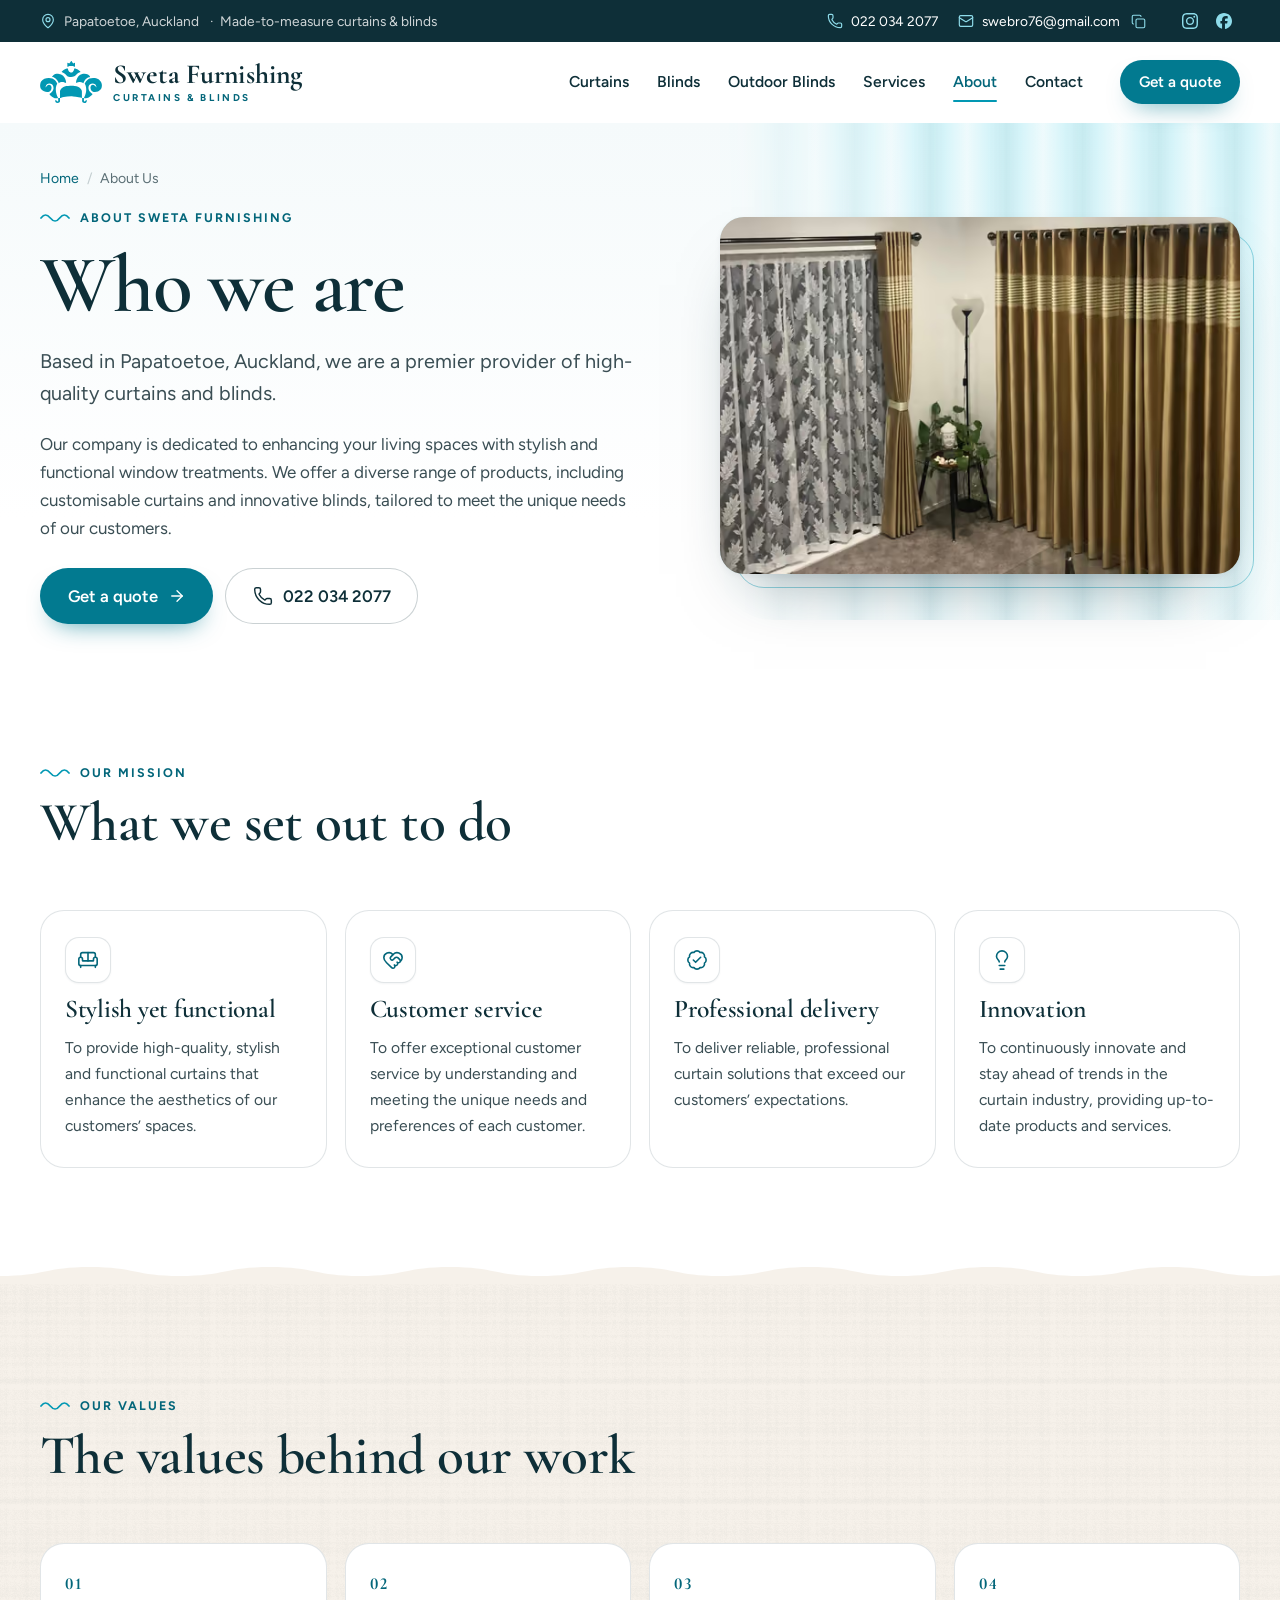
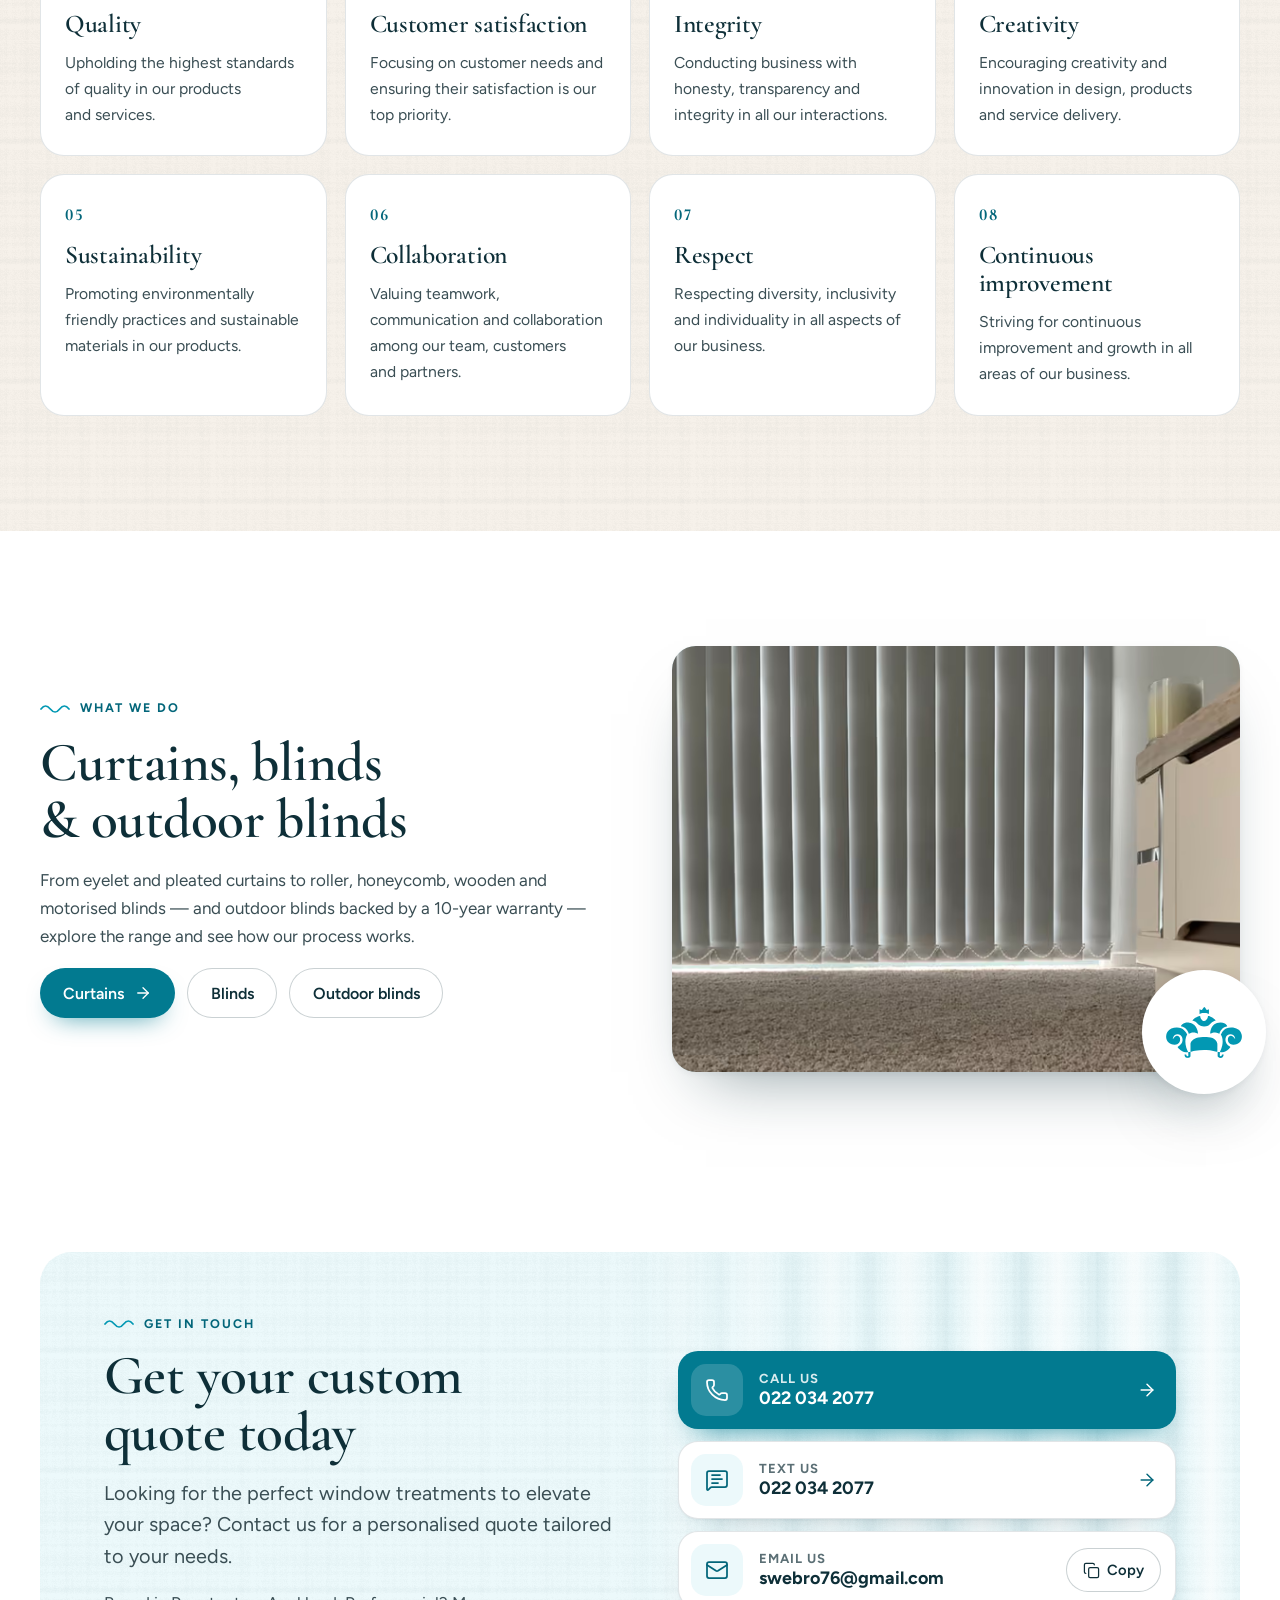
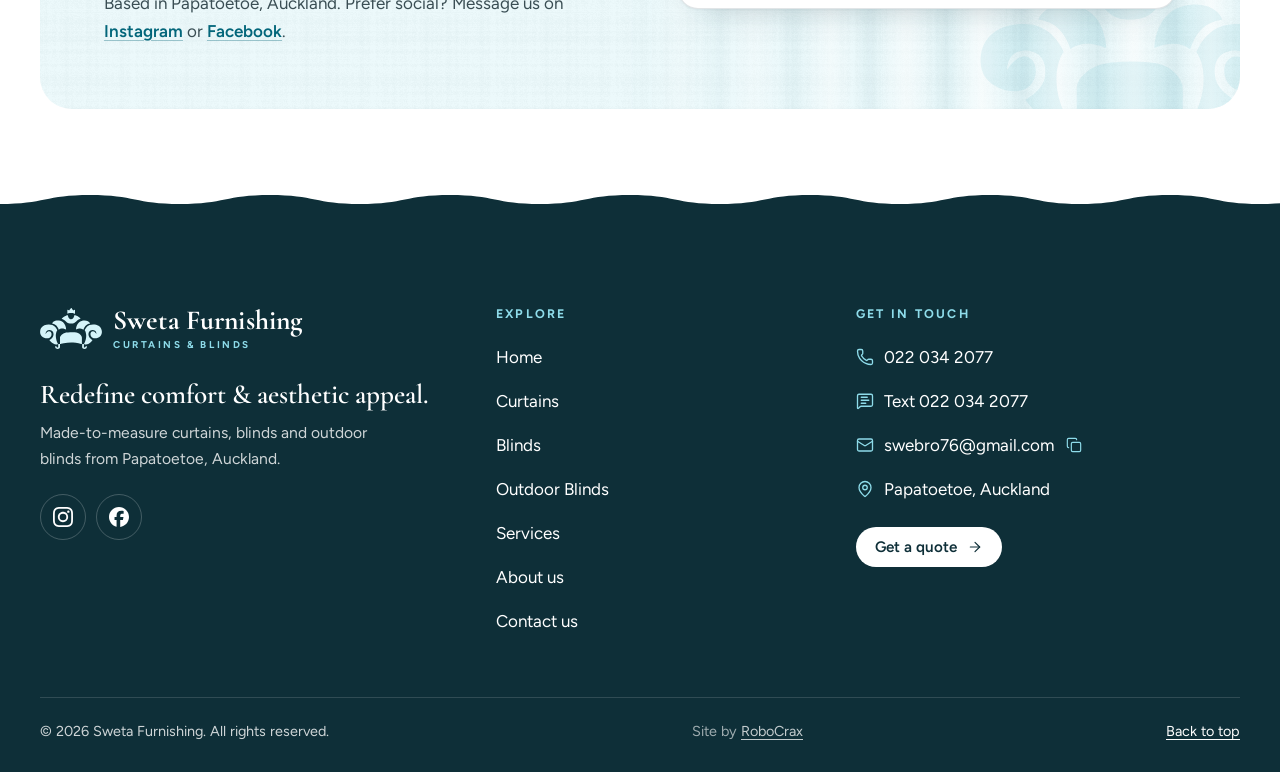
==== commit f00c2b92: "Add 'Site by RoboCrax' credit to footer Co-Authored-By: Claude Opus 5.5 <noreply@anthropic.com>" ====
--- a/about-us/index.html
+++ b/about-us/index.html
@@ -282,6 +282,7 @@
   </div>
   <div class="wrap footer-bottom">
     <p>© <span data-year>2026</span> Sweta Furnishing. All rights reserved.</p>
+    <p class="footer-credit">Site by <a href="https://www.robocrax.com/craft.html" rel="noopener">RoboCrax</a></p>
     <p><a href="#top">Back to top</a></p>
   </div>
   <p class="sr-only" id="copy-status" aria-live="polite"></p>
--- a/css/site.css
+++ b/css/site.css
@@ -503,6 +503,8 @@
 .footer-col .btn:hover { text-decoration: none; }
 .footer-bottom { display: flex; flex-wrap: wrap; justify-content: space-between; gap: 8px 24px; margin-top: 56px; padding-top: 22px; border-top: 1px solid rgb(255 255 255 / .14); font-size: .9rem; }
 .footer-bottom a { color: #fff; }
+.footer-credit { opacity: .75; }
+.footer-credit:hover, .footer-credit:focus-within { opacity: 1; }
 @media (min-width: 720px) { .footer-grid { grid-template-columns: 1.3fr 1fr 1.2fr; } }
 
 /* ---------- mobile action bar ---------- */
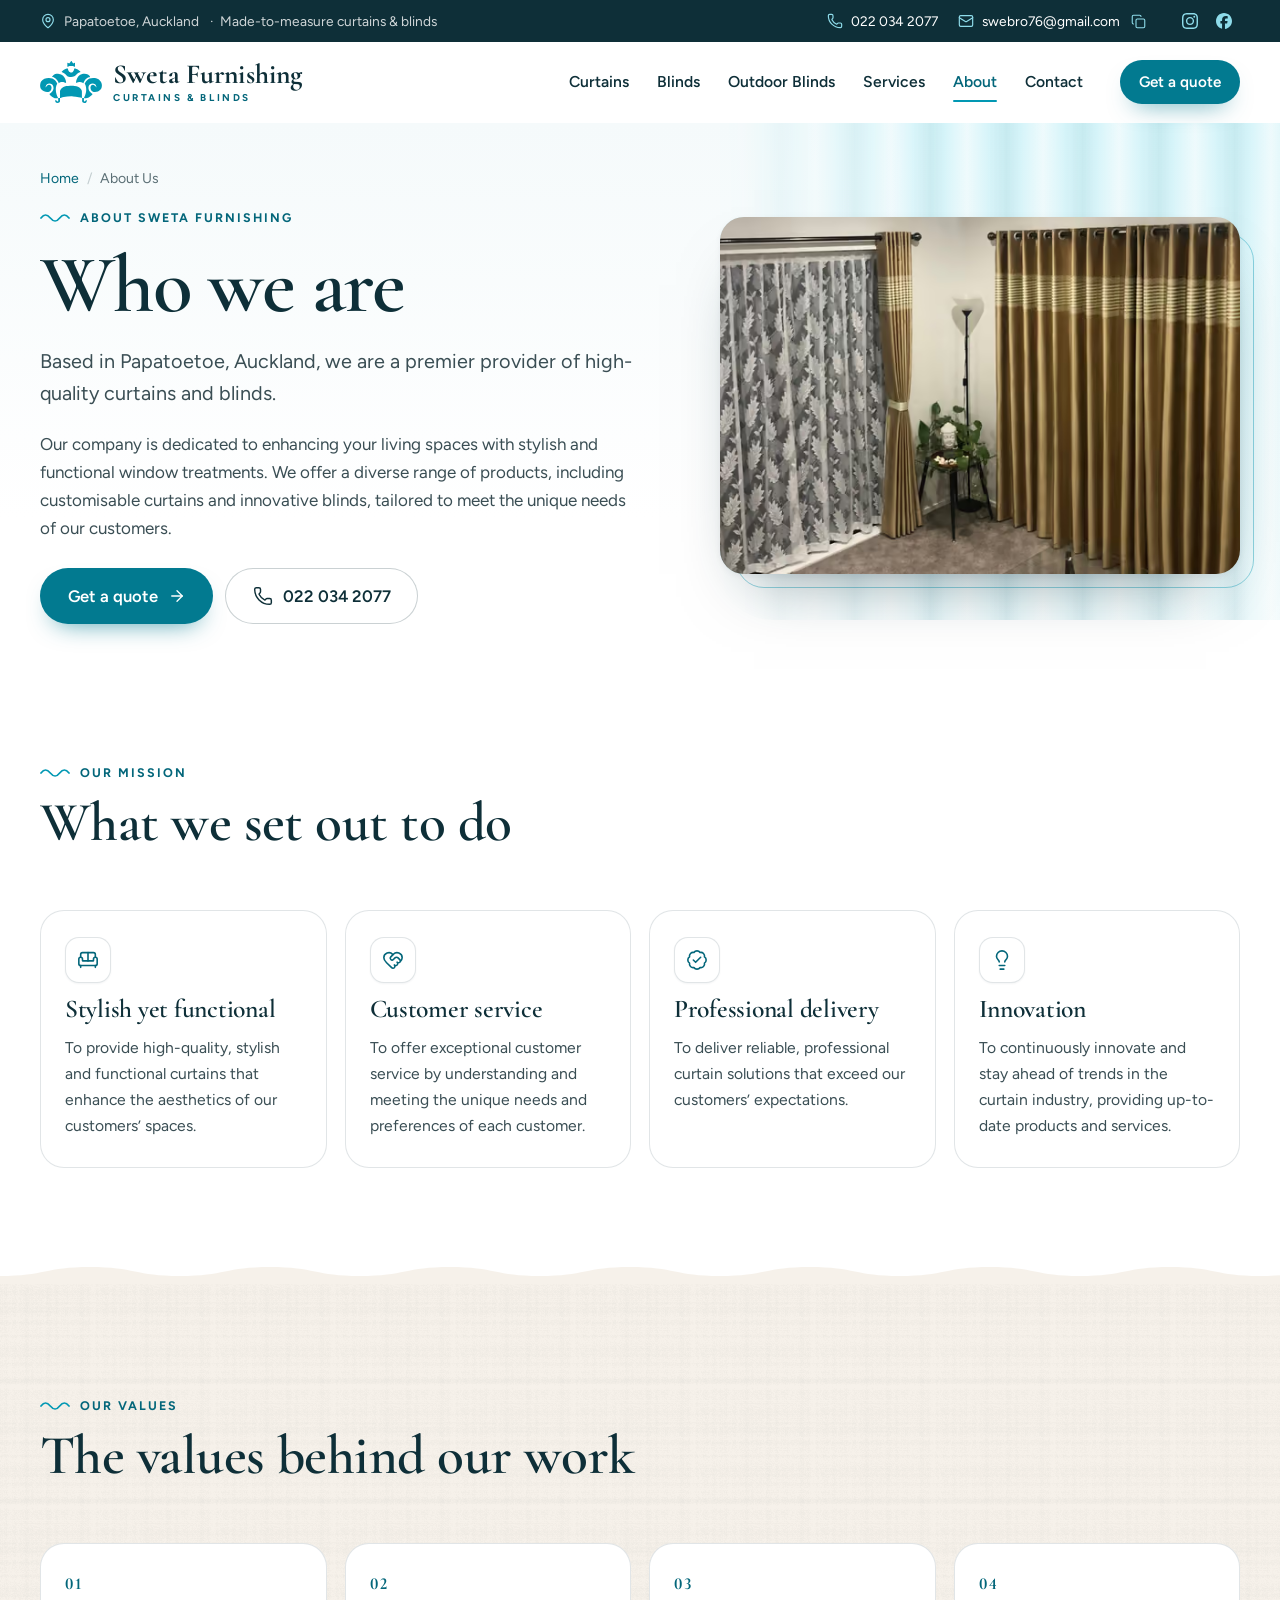
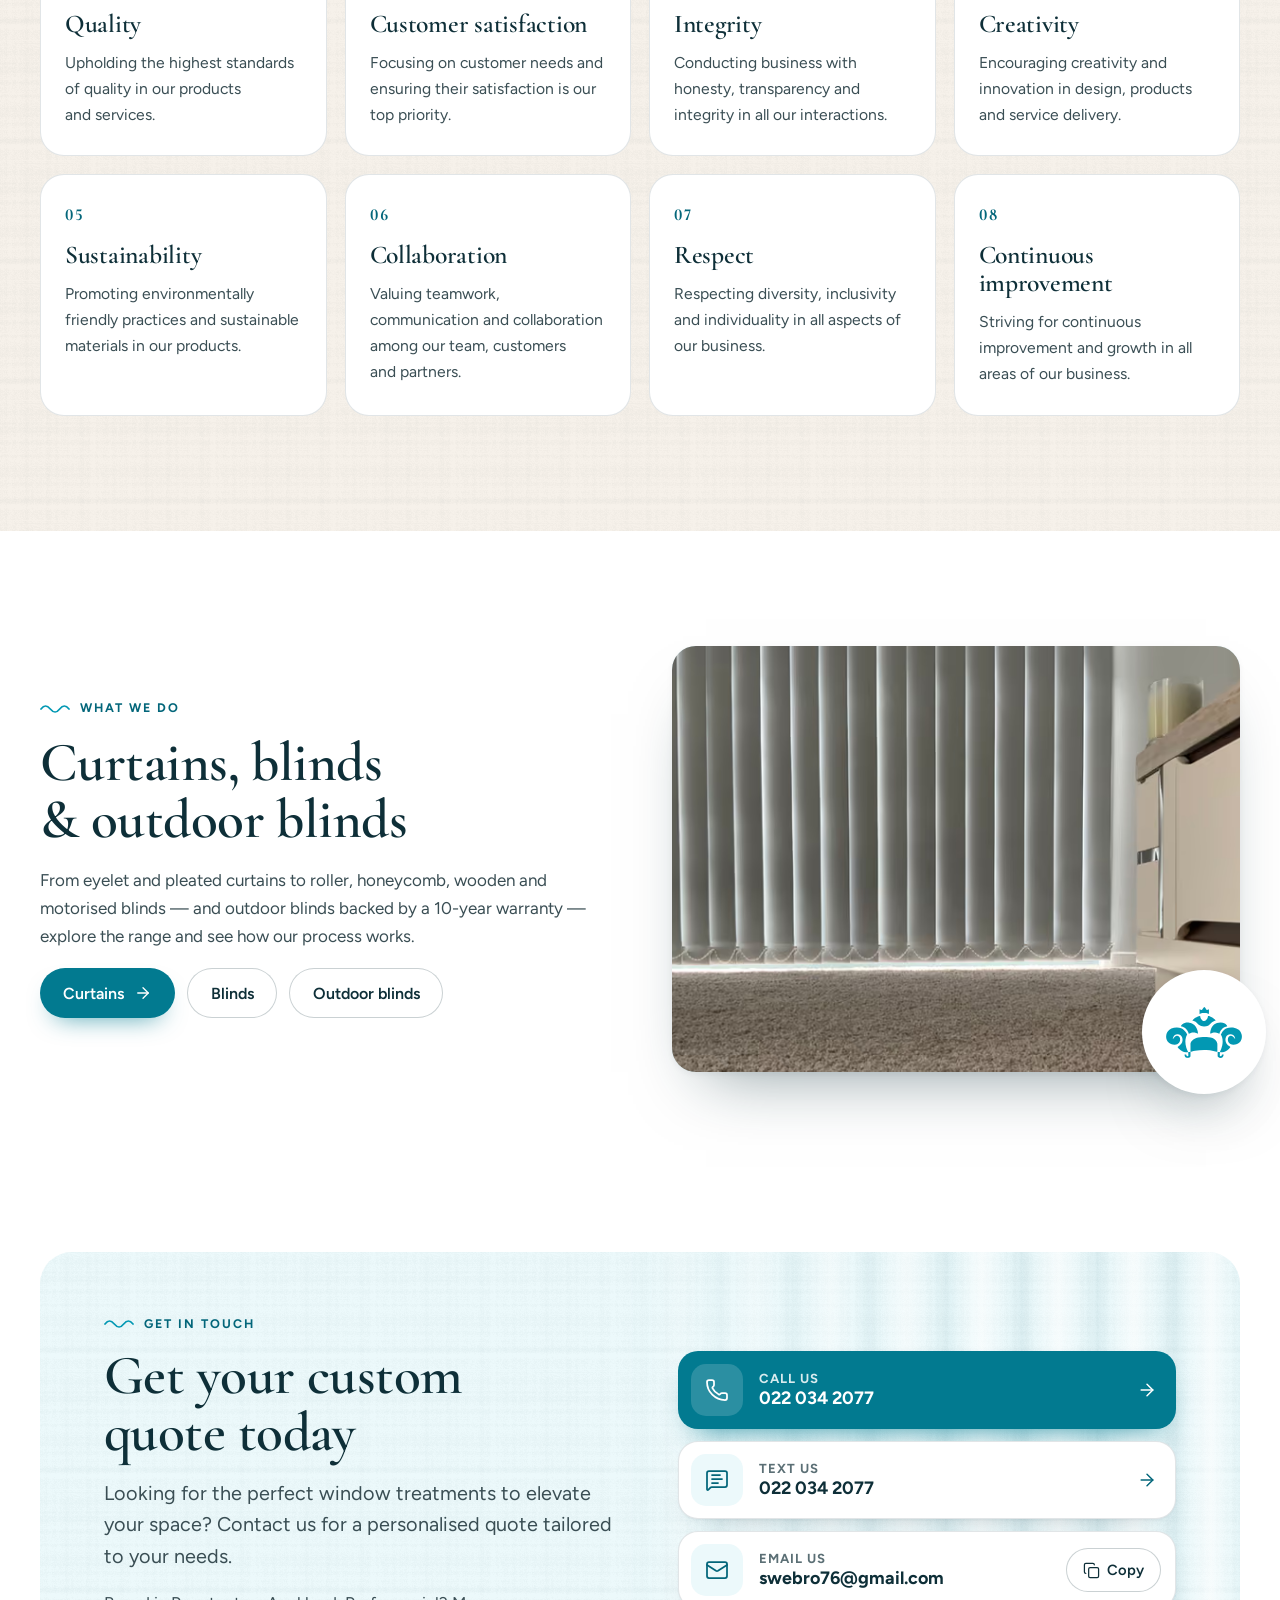
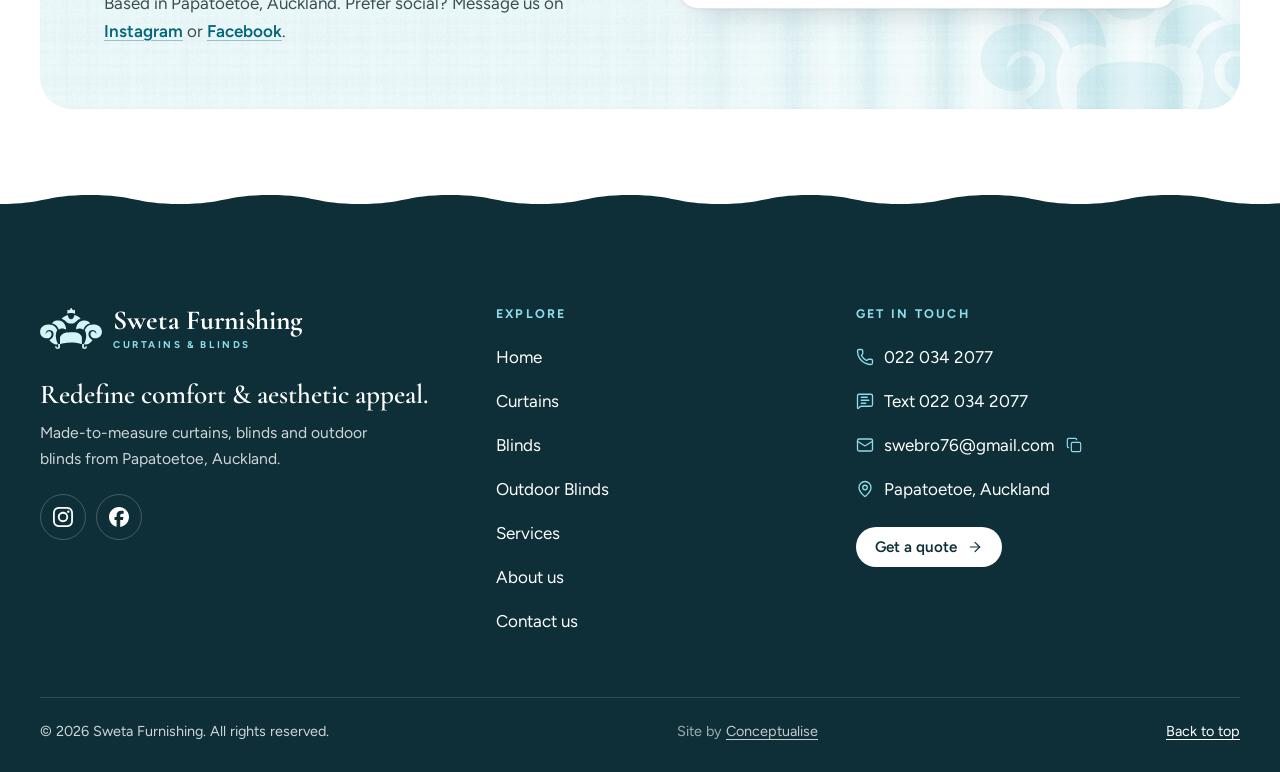
==== commit 75415a8e: "Change footer credit to 'Site by Conceptualise' Co-Authored-By: Claude Opus 5.5 <noreply@anthropic.c" ====
--- a/about-us/index.html
+++ b/about-us/index.html
@@ -282,7 +282,7 @@
   </div>
   <div class="wrap footer-bottom">
     <p>© <span data-year>2026</span> Sweta Furnishing. All rights reserved.</p>
-    <p class="footer-credit">Site by <a href="https://www.robocrax.com/craft.html" rel="noopener">RoboCrax</a></p>
+    <p class="footer-credit">Site by <a href="https://www.conceptualise.co.nz/" rel="noopener">Conceptualise</a></p>
     <p><a href="#top">Back to top</a></p>
   </div>
   <p class="sr-only" id="copy-status" aria-live="polite"></p>
